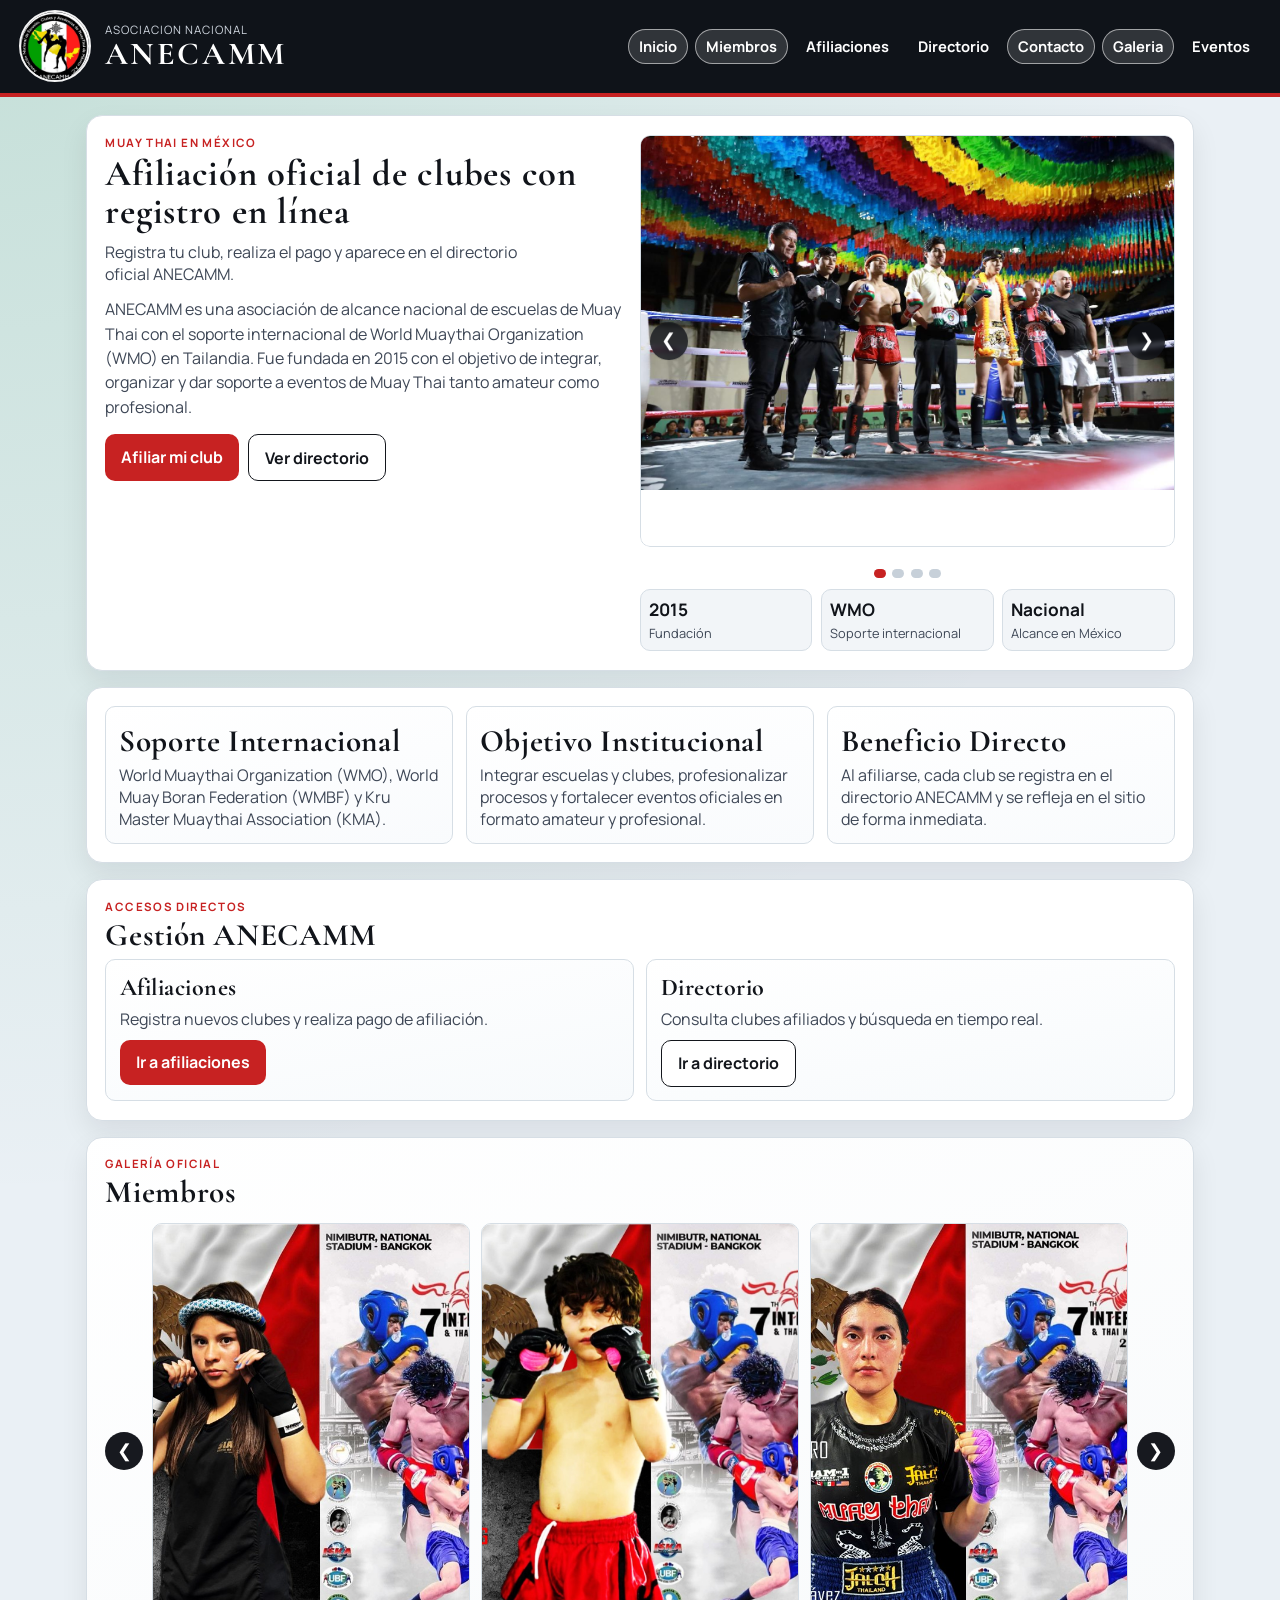
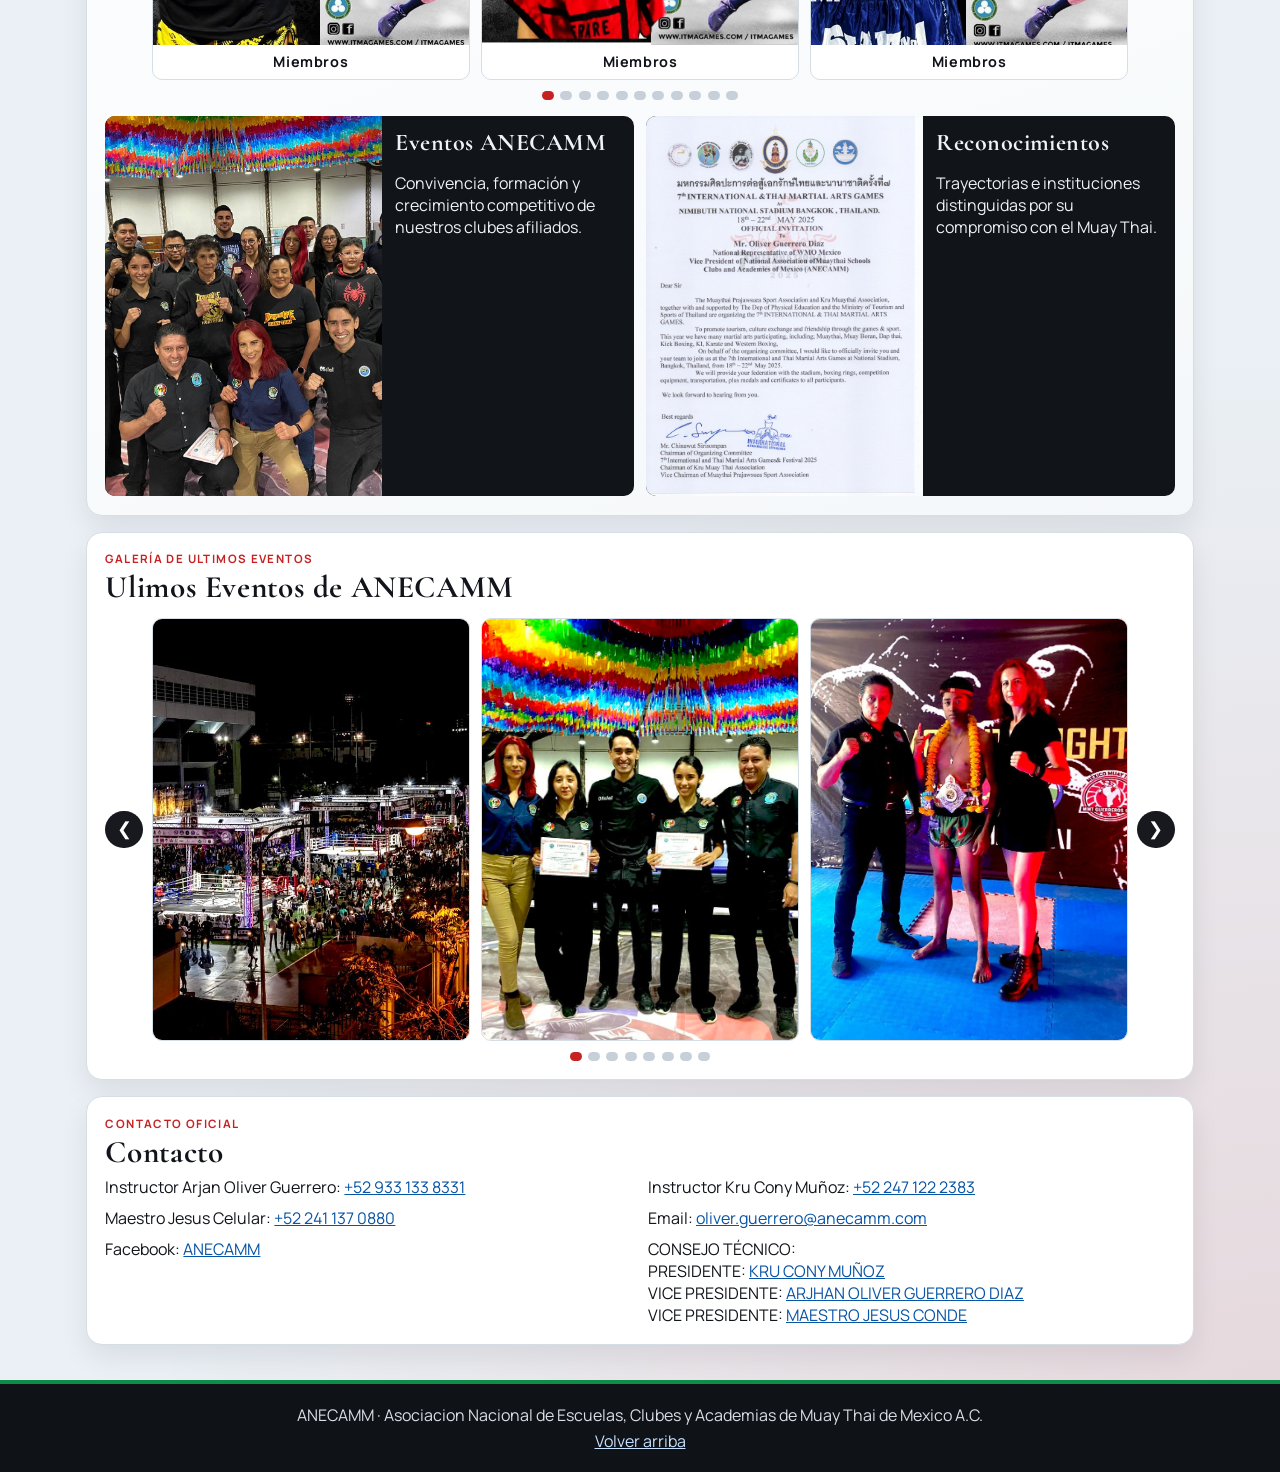
==== frontend/html/index.html @ ea4152cd "index t" ====
﻿<!doctype html>
<html lang="es">
<head>
  <meta charset="UTF-8" />
  <meta name="viewport" content="width=device-width, initial-scale=1.0" />
  <title>ANECAMM | Inicio</title>
  <link rel="preconnect" href="https://fonts.googleapis.com" />
  <link rel="preconnect" href="https://fonts.gstatic.com" crossorigin />
  <link href="https://fonts.googleapis.com/css2?family=Cormorant+Garamond:wght@500;600;700&family=Manrope:wght@400;500;600;700&display=swap" rel="stylesheet" />
  <link rel="icon" type="image/jpeg" href="../assets/images/Logo.jpg" />
  <link rel="shortcut icon" href="../assets/images/Logo.jpg" />
  <link rel="stylesheet" href="../css/styles.css" />
</head>
<body>
    <div id="siteHeader"></div>

  <main class="site-main">
    <section id="inicio" class="hero panel">
      <div class="hero-content">
        <p class="tag">Muay Thai en México</p>
        <h2>Afiliación oficial de clubes con registro en línea</h2>
        <p class="lead">Registra tu club, realiza el pago y aparece en el directorio oficial ANECAMM.</p>
        <p class="intro-copy"> ANECAMM es una asociación de alcance nacional de escuelas de Muay Thai con el soporte internacional de World Muaythai Organization (WMO) en Tailandia. Fue fundada en 2015 con el objetivo de integrar, organizar y dar soporte a eventos de Muay Thai tanto amateur como profesional.</p>
        <div class="hero-actions">
          <a class="btn" href="./afiliaciones.html">Afiliar mi club</a>
          <a class="btn ghost" href="./directorio.html">Ver directorio</a>
        </div>
      </div>

      <div class="hero-media">
        <div
          class="hero-cover-carousel js-carousel"
          id="heroCarousel"
          data-visible-mobile="1"
          data-visible-tablet="1"
          data-visible-desktop="1"
        >
          <button class="carousel-btn prev" type="button" aria-label="Ver portada anterior">&#10094;</button>
          <div class="carousel-viewport">
            <div class="carousel-track">
              <article class="carousel-slide"><img src="../assets/images/PORTADA 1.jpg" alt="Portada ANECAMM 1" /></article>
              <article class="carousel-slide"><img src="../assets/images/PORTADA 2.jpg" alt="Portada ANECAMM 2" /></article>
              <article class="carousel-slide"><img src="../assets/images/PORTADA 3.jpg" alt="Portada ANECAMM 3" /></article>
              <article class="carousel-slide"><img src="../assets/images/PORTADA 4.jpg" alt="Portada ANECAMM 4" /></article>
            </div>
          </div>
          <button class="carousel-btn next" type="button" aria-label="Ver siguiente portada">&#10095;</button>
        </div>
        <div id="heroCarouselDots" class="carousel-dots" aria-label="Paginación del carrusel de portada"></div>
        <div class="hero-badges">
          <article>
            <strong>2015</strong>
            <span>Fundación</span>
          </article>
          <article>
            <strong>WMO</strong>
            <span>Soporte internacional</span>
          </article>
          <article>
            <strong>Nacional</strong>
            <span>Alcance en México</span>
          </article>
        </div>
      </div>
    </section>

    <section class="panel credentials">
      <article>
        <h3>Soporte Internacional</h3>
        <p>World Muaythai Organization (WMO), World Muay Boran Federation (WMBF) y Kru Master Muaythai Association (KMA).</p>
      </article>
      <article>
        <h3>Objetivo Institucional</h3>
        <p>Integrar escuelas y clubes, profesionalizar procesos y fortalecer eventos oficiales en formato amateur y profesional.</p>
      </article>
      <article>
        <h3>Beneficio Directo</h3>
        <p>Al afiliarse, cada club se registra en el directorio ANECAMM y se refleja en el sitio de forma inmediata.</p>
      </article>
    </section>

    <section class="panel quick-links">
      <div class="section-head compact">
        <p class="tag">Accesos directos</p>
        <h3>Gestión ANECAMM</h3>
      </div>
      <div class="quick-grid">
        <article>
          <h4>Afiliaciones</h4>
          <p>Registra nuevos clubes y realiza pago de afiliación.</p>
          <a class="btn" href="./afiliaciones.html">Ir a afiliaciones</a>
        </article>
        <article>
          <h4>Directorio</h4>
          <p>Consulta clubes afiliados y búsqueda en tiempo real.</p>
          <a class="btn ghost" href="./directorio.html">Ir a directorio</a>
        </article>

      </div>
    </section>

    <section id="galeria" class="panel gallery-panel">
      <div class="section-head">
        <p class="tag">Galería oficial</p>
        <h3>Miembros</h3>
      </div>

      <div class="member-carousel js-carousel" id="memberCarousel">
        <button class="carousel-btn prev" type="button" aria-label="Ver miembro anterior">&#10094;</button>
        <div class="carousel-viewport">
          <div class="carousel-track">
            <article class="carousel-slide"><img src="../assets/images/1.jpg" alt="Miembro ANECAMM 1" /><span>Miembros</span></article>
            <article class="carousel-slide"><img src="../assets/images/2.jpg" alt="Miembro ANECAMM 2" /><span>Miembros</span></article>
            <article class="carousel-slide"><img src="../assets/images/3.jpg" alt="Miembro ANECAMM 3" /><span>Miembros</span></article>
            <article class="carousel-slide"><img src="../assets/images/4.jpg" alt="Miembro ANECAMM 4" /><span>Miembros</span></article>
            <article class="carousel-slide"><img src="../assets/images/5.jpg" alt="Miembro ANECAMM 5" /><span>Miembros</span></article>
            <article class="carousel-slide"><img src="../assets/images/6.jpg" alt="Miembro ANECAMM 6" /><span>Miembros</span></article>
            <article class="carousel-slide"><img src="../assets/images/7.jpg" alt="Miembro ANECAMM 7" /><span>Miembros</span></article>
            <article class="carousel-slide"><img src="../assets/images/8.jpg" alt="Miembro ANECAMM 8" /><span>Miembros</span></article>
            <article class="carousel-slide"><img src="../assets/images/9.jpg" alt="Miembro ANECAMM 9" /><span>Miembros</span></article>
            <article class="carousel-slide"><img src="../assets/images/10.jpg" alt="Miembro ANECAMM 10" /><span>Miembros</span></article>
            <article class="carousel-slide"><img src="../assets/images/11.jpg" alt="Miembro ANECAMM 11" /><span>Miembros</span></article>
            <article class="carousel-slide"><img src="../assets/images/12.jpg" alt="Miembro ANECAMM 12" /><span>Miembros</span></article>
            <article class="carousel-slide"><img src="../assets/images/13.jpg" alt="Miembro ANECAMM 13" /><span>Miembros</span></article>
          </div>
        </div>
        <button class="carousel-btn next" type="button" aria-label="Ver siguiente miembro">&#10095;</button>
      </div>
      <div id="memberCarouselDots" class="carousel-dots" aria-label="Paginación del carrusel de miembros"></div>

      <div class="special-grid">
        <article class="special-card">
          <img src="../assets/images/Evento.jpg" alt="Foto grupal en evento oficial ANECAMM" />
          <div>
            <h4>Eventos ANECAMM</h4>
            <p>Convivencia, formación y crecimiento competitivo de nuestros clubes afiliados.</p>
          </div>
        </article>
        <article class="special-card">
          <img src="../assets/images/Recono.jpg" alt="Reconocimiento otorgado por ANECAMM" />
          <div>
            <h4>Reconocimientos</h4>
            <p>Trayectorias e instituciones distinguidas por su compromiso con el Muay Thai.</p>
          </div>
        </article>
      </div>
    </section>

    <section id="noticias" class="panel news">
      <div class="section-head">
        <p class="tag">Galería de ultimos eventos</p>
        <h3>Ulimos Eventos de ANECAMM</h3>
      </div>
    <div class="gallery-carousel js-carousel" id="galleryCarousel">

        <button class="carousel-btn prev" type="button" aria-label="Ver miembro anterior">&#10094;</button>
        <div class="carousel-viewport">
          <div class="carousel-track">
            <article class="carousel-slide"><img src="../assets/images/GALERIA 1.jpg" alt="Galeria de evento 1" /></article>
            <article class="carousel-slide"><img src="../assets/images/GALERIA 2.jpg" alt="Galeria de evento 2" /></article>
            <article class="carousel-slide"><img src="../assets/images/GALERIA 3.jpg" alt="Galeria de evento 3" /></article>
            <article class="carousel-slide"><img src="../assets/images/GALERIA 4.jpg" alt="Galeria de evento 4" /></article>
            <article class="carousel-slide"><img src="../assets/images/GALERIA 5.jpg" alt="Galeria de evento 5" /></article>
            <article class="carousel-slide"><img src="../assets/images/GALERIA 7.jpg" alt="Galeria de evento 7" /></article>
            <article class="carousel-slide"><img src="../assets/images/GALERIA 8.jpg" alt="Galeria de evento 8" /></article>
            <article class="carousel-slide"><img src="../assets/images/GALERIA 9.jpg" alt="Galeria de evento 9" /></article>
            <article class="carousel-slide"><img src="../assets/images/galeria 10.jpg" alt="Galeria de evento 10" /></article>
            <article class="carousel-slide"><img src="../assets/images/galeria 11.jpg" alt="Galeria de evento 11" /></article>
          </div>
        </div>
        <button class="carousel-btn next" type="button" aria-label="Ver siguiente miembro">&#10095;</button>
      </div>
      <div id="galleryCarouselDots" class="carousel-dots" aria-label="Paginación del carrusel"></div>
    </section>

      <section id="contacto" class="panel mini">
      <div class="section-head compact">
        <p class="tag">Contacto oficial</p>
        <h3>Contacto</h3>
      </div>
      <div class="contact-inline">
        <p>Instructor Arjan Oliver Guerrero: <a href="https://wa.me/9331338331" target="_blank" rel="noreferrer">+52 933 133 8331</a></p>
        <p>Instructor Kru Cony Muñoz: <a href="https://wa.me/2471222383" target="_blank" rel="noreferrer">+52 247 122 2383</a></p>
        <p>Maestro Jesus Celular: <a href="https://wa.me/2411370880" target="_blank" rel="noreferrer">+52 241 137 0880</a></p>
        <p>Email: <a href="mailto:oliver.guerrero@anecamm.com">oliver.guerrero@anecamm.com</a></p>
        <p>Facebook: <a href="https://www.facebook.com/anecamm" target="_blank" rel="noreferrer">ANECAMM</a></p>
        <p>CONSEJO TÉCNICO: 
                            <br><span>PRESIDENTE: </span><a href="https://www.facebook.com/cony.munoz.7" target="_blank" rel="noreferrer"> KRU CONY MUÑOZ</a>
                            <br><span>VICE PRESIDENTE: </span><a href="https://www.facebook.com/anecamm" target="_blank" rel="noreferrer"> ARJHAN OLIVER GUERRERO DIAZ</a>
                            <br><span>VICE PRESIDENTE:  </span><a href="https://www.facebook.com/renferx.kondes" target="_blank" rel="noreferrer"> MAESTRO JESUS CONDE</a>

      </div>
    </section>

  </main>

    <div id="siteFooter"></div>

    <script src="../js/layout.js"></script>
  <script src="../js/app.js"></script>
</body>
</html>
---- frontend/css/styles.css ----
﻿:root {
  --mx-green: #0d8d49;
  --mx-red: #c72222;
  --ink-900: #11141a;
  --ink-700: #3e4756;
  --surface: #ffffff;
  --surface-soft: #f2f5f8;
  --line: #d6dee5;
  --radius-sm: 10px;
  --radius-md: 16px;
  --radius-lg: 24px;
  --shadow-soft: 0 12px 28px rgba(10, 16, 26, 0.08);
}

* {
  box-sizing: border-box;
}

html {
  scroll-behavior: smooth;
}

body {
  margin: 0;
  font-family: "Manrope", sans-serif;
  color: var(--ink-900);
  background:
    radial-gradient(circle at 0 0, rgba(13, 141, 73, 0.17), transparent 36%),
    radial-gradient(circle at 100% 100%, rgba(199, 34, 34, 0.12), transparent 34%),
    #eaf0f5;
}

.topbar {
  position: sticky;
  top: 0;
  z-index: 20;
  display: flex;
  align-items: center;
  justify-content: space-between;
  gap: 1rem;
  padding: 0.65rem 1.2rem;
  background: #0f1319;
  border-bottom: 4px solid var(--mx-red);
}

.brand-wrap {
  display: flex;
  align-items: center;
  gap: 0.85rem;
}

.logo {
  width: 72px;
  height: 72px;
  border-radius: 999px;
  object-fit: cover;
  border: 2px solid rgba(255, 255, 255, 0.95);
}

.brand-kicker {
  margin: 0;
  color: #ced5de;
  font-size: 0.72rem;
  text-transform: uppercase;
  letter-spacing: 0.09em;
}

h1,
h2,
h3,
h4 {
  font-family: "Cormorant Garamond", serif;
  line-height: 1.04;
  letter-spacing: 0.02em;
}

h1 {
  margin: 0;
  color: #fff;
  font-size: 2rem;
  letter-spacing: 0.08em;
}

h2 {
  margin: 0.35rem 0 0.65rem;
  font-size: 2.28rem;
}

h3 {
  margin: 0.3rem 0 0.45rem;
  font-size: 1.95rem;
}

h4 {
  margin: 0.15rem 0 0.45rem;
  font-size: 1.5rem;
}

.menu-toggle {
  display: none;
  border: 1px solid rgba(255, 255, 255, 0.35);
  background: transparent;
  color: #fff;
  padding: 0.45rem 0.7rem;
  border-radius: var(--radius-sm);
  font-weight: 700;
  cursor: pointer;
}

.main-nav {
  display: flex;
  flex-wrap: wrap;
  gap: 0.45rem;
}

.main-nav a {
  color: #fff;
  text-decoration: none;
  font-weight: 700;
  font-size: 0.92rem;
  padding: 0.4rem 0.62rem;
  border: 1px solid transparent;
  border-radius: 999px;
}

.main-nav a:hover,
.main-nav a.active {
  border-color: rgba(255, 255, 255, 0.55);
  background: rgba(255, 255, 255, 0.14);
}

.site-main {
  max-width: 1140px;
  margin: 1.15rem auto 2.2rem;
  padding: 0 1rem;
}

.panel,
.social {
  background: var(--surface);
  border: 1px solid var(--line);
  border-radius: var(--radius-md);
  box-shadow: var(--shadow-soft);
  padding: 1.15rem;
  margin-top: 1rem;
}

.section-head.compact {
  margin-bottom: 0.5rem;
}

.tag {
  margin: 0;
  color: var(--mx-red);
  font-size: 0.72rem;
  font-weight: 700;
  text-transform: uppercase;
  letter-spacing: 0.12em;
}

.hero {
  margin-top: 0;
  display: grid;
  grid-template-columns: 1fr 1.03fr;
  gap: 1rem;
}

.lead {
  margin: 0;
  color: var(--ink-700);
  max-width: 42ch;
}

.intro-copy {
  margin: 0.75rem 0 0;
  color: var(--ink-700);
  max-width: 64ch;
  line-height: 1.52;
}

.hero-actions {
  margin-top: 0.95rem;
  display: flex;
  flex-wrap: wrap;
  gap: 0.55rem;
}

.hero-media {
  display: grid;
  gap: 0.7rem;
}

.hero-cover-carousel {
  margin-top: 0;
  position: relative;
}

.hero-cover-carousel .carousel-slide {
  flex: 0 0 100%;
}

.hero-cover-carousel .carousel-viewport {
  border-radius: var(--radius-sm);
}

.hero-cover-carousel .carousel-slide img {
  min-height: 280px;
  max-height: 410px;
  aspect-ratio: auto;
}

.hero-cover-carousel .carousel-btn {
  position: absolute;
  top: 50%;
  transform: translateY(-50%);
  z-index: 3;
  background: rgba(17, 20, 26, 0.78);
  backdrop-filter: blur(2px);
}

.hero-cover-carousel .carousel-btn.prev {
  left: 0.6rem;
}

.hero-cover-carousel .carousel-btn.next {
  right: 0.6rem;
}

.hero-media > img {
  width: 100%;
  height: 100%;
  min-height: 280px;
  max-height: 410px;
  object-fit: cover;
  border-radius: var(--radius-sm);
}

.hero-badges {
  display: grid;
  grid-template-columns: repeat(3, minmax(0, 1fr));
  gap: 0.55rem;
}

.hero-badges article {
  background: var(--surface-soft);
  border: 1px solid var(--line);
  border-radius: var(--radius-sm);
  padding: 0.48rem;
}

.hero-badges strong {
  display: block;
  font-size: 1.08rem;
}

.hero-badges span {
  color: var(--ink-700);
  font-size: 0.8rem;
}

.credentials {
  display: grid;
  grid-template-columns: repeat(3, minmax(0, 1fr));
  gap: 0.8rem;
}

.credentials article {
  border: 1px solid var(--line);
  border-radius: var(--radius-sm);
  padding: 0.8rem;
  background: linear-gradient(170deg, #fff, #f9fbfd);
}

.credentials p {
  margin: 0;
  color: var(--ink-700);
}

.quick-grid {
  display: grid;
  grid-template-columns: repeat(2, minmax(0, 1fr));
  gap: 0.8rem;
}

.quick-grid article {
  border: 1px solid var(--line);
  border-radius: var(--radius-sm);
  background: linear-gradient(170deg, #fff, #f7fafc);
  padding: 0.85rem;
}

.quick-grid p {
  margin: 0 0 0.6rem;
  color: var(--ink-700);
}

.gallery-panel {
  background: linear-gradient(160deg, rgba(255, 255, 255, 0.99), rgba(245, 248, 250, 0.97));
}

.member-carousel,
.gallery-carousel {
  margin-top: 0.9rem;
  display: flex;
  align-items: center;
  gap: 0.55rem;
}

.carousel-btn {
  border: none;
  width: 2.35rem;
  height: 2.35rem;
  border-radius: 999px;
  background: #17191f;
  color: #fff;
  font-size: 1.1rem;
  cursor: pointer;
}

.carousel-btn:hover {
  background: var(--mx-red);
}

.carousel-viewport {
  overflow: hidden;
  flex: 1;
}

.carousel-track {
  display: flex;
  gap: 0.7rem;
  transition: transform 300ms ease;
}

.carousel-slide {
  flex: 0 0 calc((100% - 1.4rem) / 3);
  border: 1px solid var(--line);
  border-radius: var(--radius-sm);
  overflow: hidden;
  background: #fff;
}

.carousel-slide img {
  width: 100%;
  aspect-ratio: 3 / 4;
  object-fit: cover;
  display: block;
}

.carousel-slide span {
  display: block;
  text-align: center;
  padding: 0.45rem;
  font-size: 0.9rem;
  font-weight: 700;
  letter-spacing: 0.04em;
}

.carousel-dots {
  margin-top: 0.7rem;
  display: flex;
  gap: 0.4rem;
  justify-content: center;
}

.carousel-dots button {
  width: 0.55rem;
  height: 0.55rem;
  border-radius: 999px;
  border: 0;
  background: #c7d0d9;
  cursor: pointer;
}

.carousel-dots button.active {
  background: var(--mx-red);
}

.special-grid {
  margin-top: 1rem;
  display: grid;
  grid-template-columns: repeat(2, minmax(0, 1fr));
  gap: 0.8rem;
}

.special-card {
  display: grid;
  grid-template-columns: 1.1fr 1fr;
  background: #111419;
  color: #eef3f7;
  border-radius: var(--radius-sm);
  overflow: hidden;
}

.special-card img {
  width: 100%;
  height: 100%;
  min-height: 200px;
  object-fit: cover;
}

.special-card div {
  padding: 0.82rem;
}

.event-highlight {
  display: grid;
  grid-template-columns: 1.15fr 1fr;
  gap: 0.9rem;
  margin-top: 0.65rem;
  align-items: stretch;
}

.event-highlight img {
  width: 100%;
  height: 100%;
  min-height: 260px;
  max-height: 440px;
  object-fit: cover;
  border-radius: var(--radius-sm);
  border: 1px solid var(--line);
}

.event-copy {
  background: var(--surface-soft);
  border: 1px solid var(--line);
  border-radius: var(--radius-sm);
  padding: 0.95rem;
}

.event-copy p {
  margin: 0.45rem 0 0;
  color: var(--ink-700);
}

.social-layout {
  display: grid;
  grid-template-columns: 1.1fr 1fr;
  gap: 0.8rem;
}

.social-card {
  border-left: 4px solid var(--mx-green);
  background: var(--surface-soft);
  border-radius: var(--radius-sm);
  padding: 0.8rem;
}

.contact-grid {
  display: grid;
  grid-template-columns: 1fr;
  gap: 0.75rem;
}

.contact-card {
  background: #141820;
  color: #edf2f6;
  border: 1px solid #2b3541;
  border-radius: var(--radius-sm);
  padding: 0.8rem;
}

.contact-card p {
  margin: 0.2rem 0;
}

.contact-card a {
  color: #9ecfff;
}

.afiliacion-layout {
  display: grid;
  grid-template-columns: 290px 1fr;
  gap: 0.95rem;
  align-items: start;
}

.benefits-card {
  background: var(--surface-soft);
  border: 1px solid var(--line);
  border-radius: var(--radius-sm);
  padding: 0.85rem;
}

.fee {
  margin: 0;
  display: inline-block;
  padding: 0.38rem 0.6rem;
  color: #fff;
  background: #15181d;
  border-radius: var(--radius-sm);
}

.demo-note {
  margin: 0.6rem 0;
  color: var(--ink-700);
  font-size: 0.92rem;
}

.benefits-card ul {
  margin: 0.6rem 0 0;
  padding-left: 1rem;
}

.form-grid {
  display: grid;
  grid-template-columns: repeat(2, minmax(220px, 1fr));
  gap: 0.8rem;
}

.step-title {
  grid-column: 1 / -1;
  font-weight: 700;
  color: var(--ink-700);
  border-bottom: 1px solid var(--line);
  padding-bottom: 0.35rem;
}

label {
  display: grid;
  gap: 0.28rem;
  font-weight: 600;
}

input {
  border: 1px solid #b9c6d1;
  border-radius: var(--radius-sm);
  padding: 0.52rem;
  font-size: 1rem;
}

input:focus {
  outline: 2px solid rgba(199, 34, 34, 0.22);
  border-color: var(--mx-red);
}

.pay-box {
  grid-column: 1 / -1;
  border: 1px solid #c9d4dd;
  border-radius: var(--radius-sm);
  background: var(--surface-soft);
  padding: 0.9rem;
  display: grid;
  grid-template-columns: repeat(2, minmax(200px, 1fr));
  gap: 0.8rem;
}

.pay-box legend {
  font-family: "Cormorant Garamond", serif;
  font-size: 1.35rem;
  padding: 0 0.4rem;
}

.btn {
  border: none;
  border-radius: var(--radius-sm);
  padding: 0.72rem 1rem;
  font-weight: 700;
  cursor: pointer;
  text-decoration: none;
  display: inline-block;
  background: var(--mx-red);
  color: #fff;
}

.btn:hover {
  filter: brightness(0.95);
}

.btn.ghost {
  background: #fff;
  color: #13161c;
  border: 1px solid #13161c;
}

.btn-full {
  grid-column: 1 / -1;
}

.status {
  min-height: 1.4rem;
  margin: 0.7rem 0 0;
  font-weight: 700;
  color: var(--mx-green);
}

.status.error {
  color: #af1717;
}

.directory-head {
  display: flex;
  justify-content: space-between;
  align-items: end;
  gap: 1rem;
}

.directory-tools {
  margin-top: 0.7rem;
}

.directory-tools input {
  width: 100%;
  max-width: 420px;
}

.table-wrap {
  overflow-x: auto;
}

table {
  width: 100%;
  border-collapse: collapse;
  margin-top: 0.7rem;
  font-size: 0.95rem;
}

th,
td {
  border: 1px solid var(--line);
  padding: 0.6rem;
  text-align: left;
  vertical-align: top;
}

thead {
  background: #14171d;
  color: #fff;
}

tbody tr:nth-child(even) {
  background: #f9fbfc;
}

.contact-inline {
  display: grid;
  grid-template-columns: repeat(2, minmax(220px, 1fr));
  gap: 0.55rem 1rem;
}

.contact-inline p {
  margin: 0;
}

a {
  color: #0854a5;
}

.panel.mini {
  margin-bottom: 0.8rem;
}

.site-footer {
  background: #0f1217;
  color: #d8dfe7;
  border-top: 4px solid var(--mx-green);
  padding: 1rem;
  text-align: center;
}

.site-footer p {
  margin: 0.25rem 0;
}

.site-footer a {
  color: #c6e2ff;
}

@media (max-width: 980px) {
  .hero,
  .credentials,
  .quick-grid,
  .social-layout,
  .special-grid,
  .special-card,
  .afiliacion-layout,
  .event-highlight,
  .form-grid,
  .pay-box,
  .contact-inline {
    grid-template-columns: 1fr;
  }

  .carousel-slide {
    flex: 0 0 calc((100% - 0.7rem) / 2);
  }

  .directory-head {
    flex-direction: column;
    align-items: flex-start;
  }
}

@media (max-width: 760px) {
  .menu-toggle {
    display: inline-block;
  }

  .main-nav {
    display: none;
    width: 100%;
    padding-top: 0.2rem;
  }

  .main-nav.open {
    display: flex;
    flex-direction: column;
  }

  .topbar {
    flex-wrap: wrap;
  }

  h2 {
    font-size: 1.95rem;
  }
}

@media (max-width: 560px) {
  .carousel-slide {
    flex: 0 0 100%;
  }

  .logo {
    width: 58px;
    height: 58px;
  }

  h1 {
    font-size: 1.6rem;
  }
}
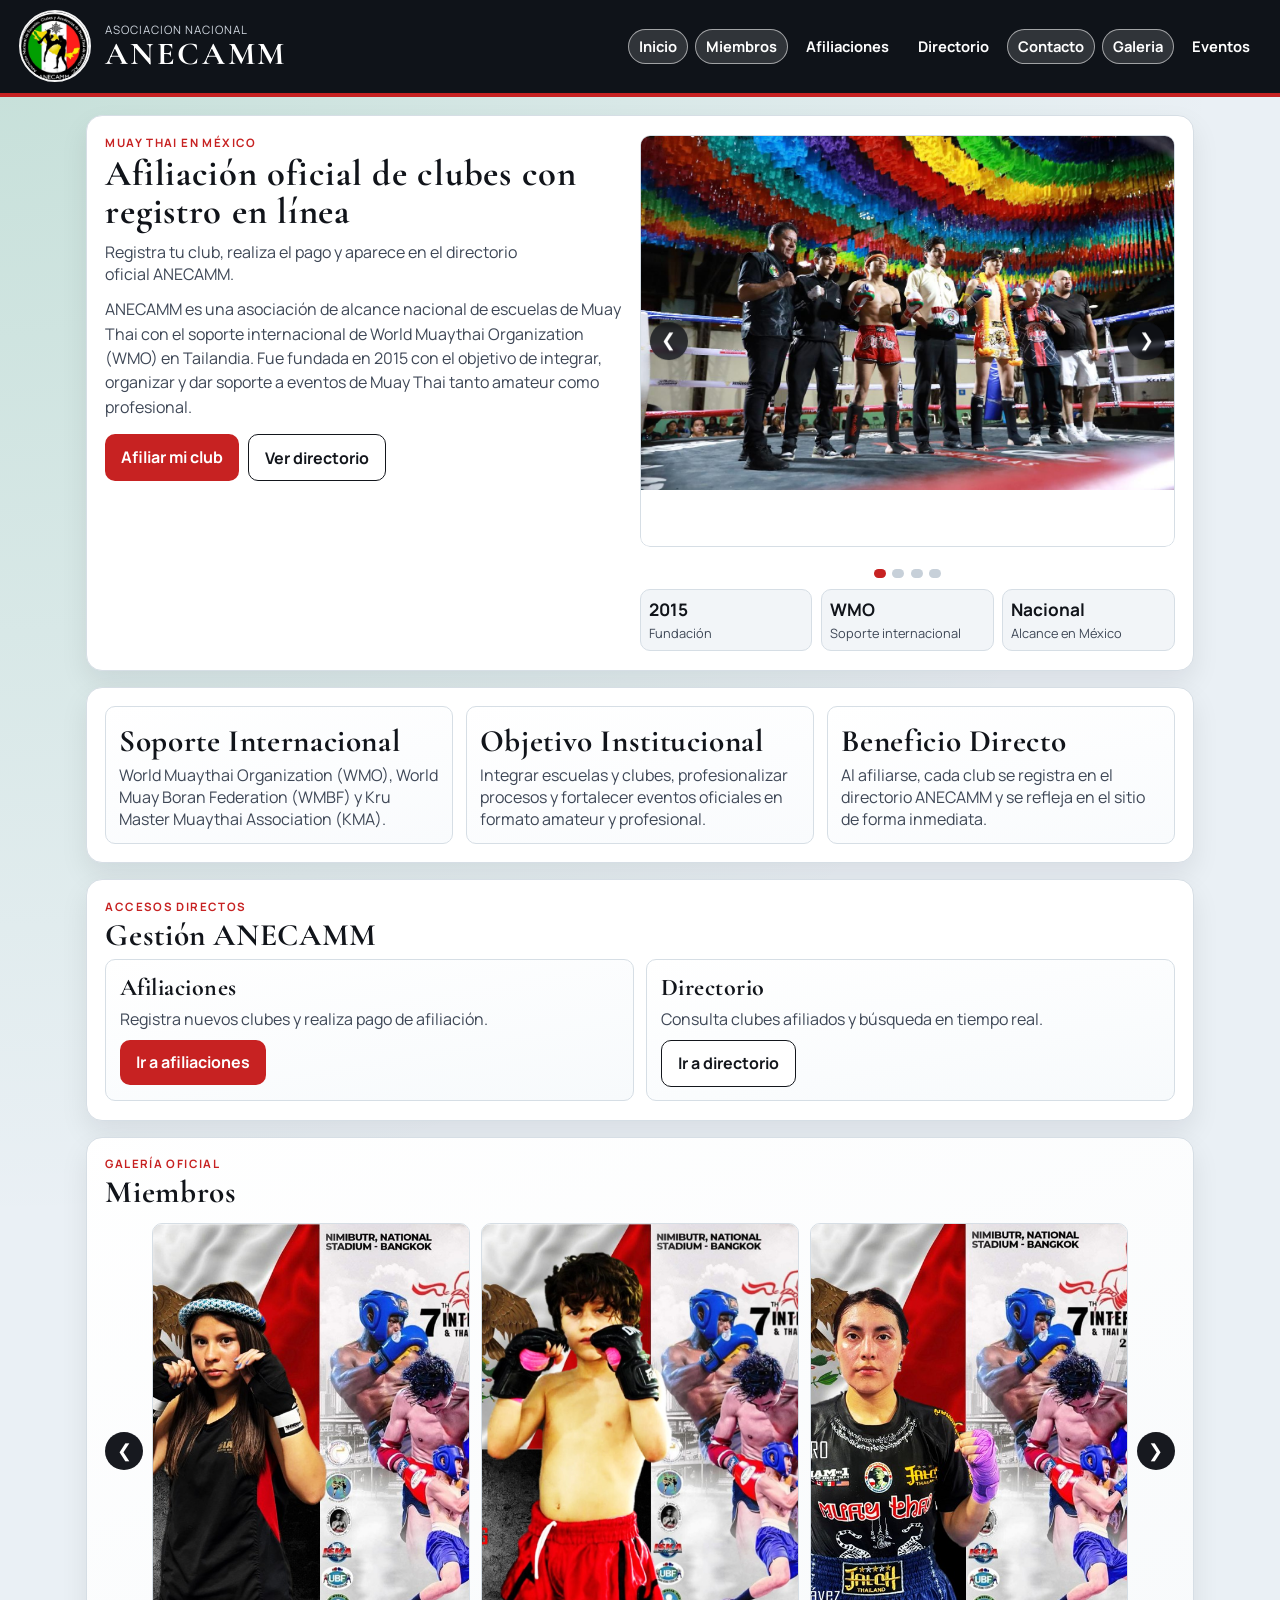
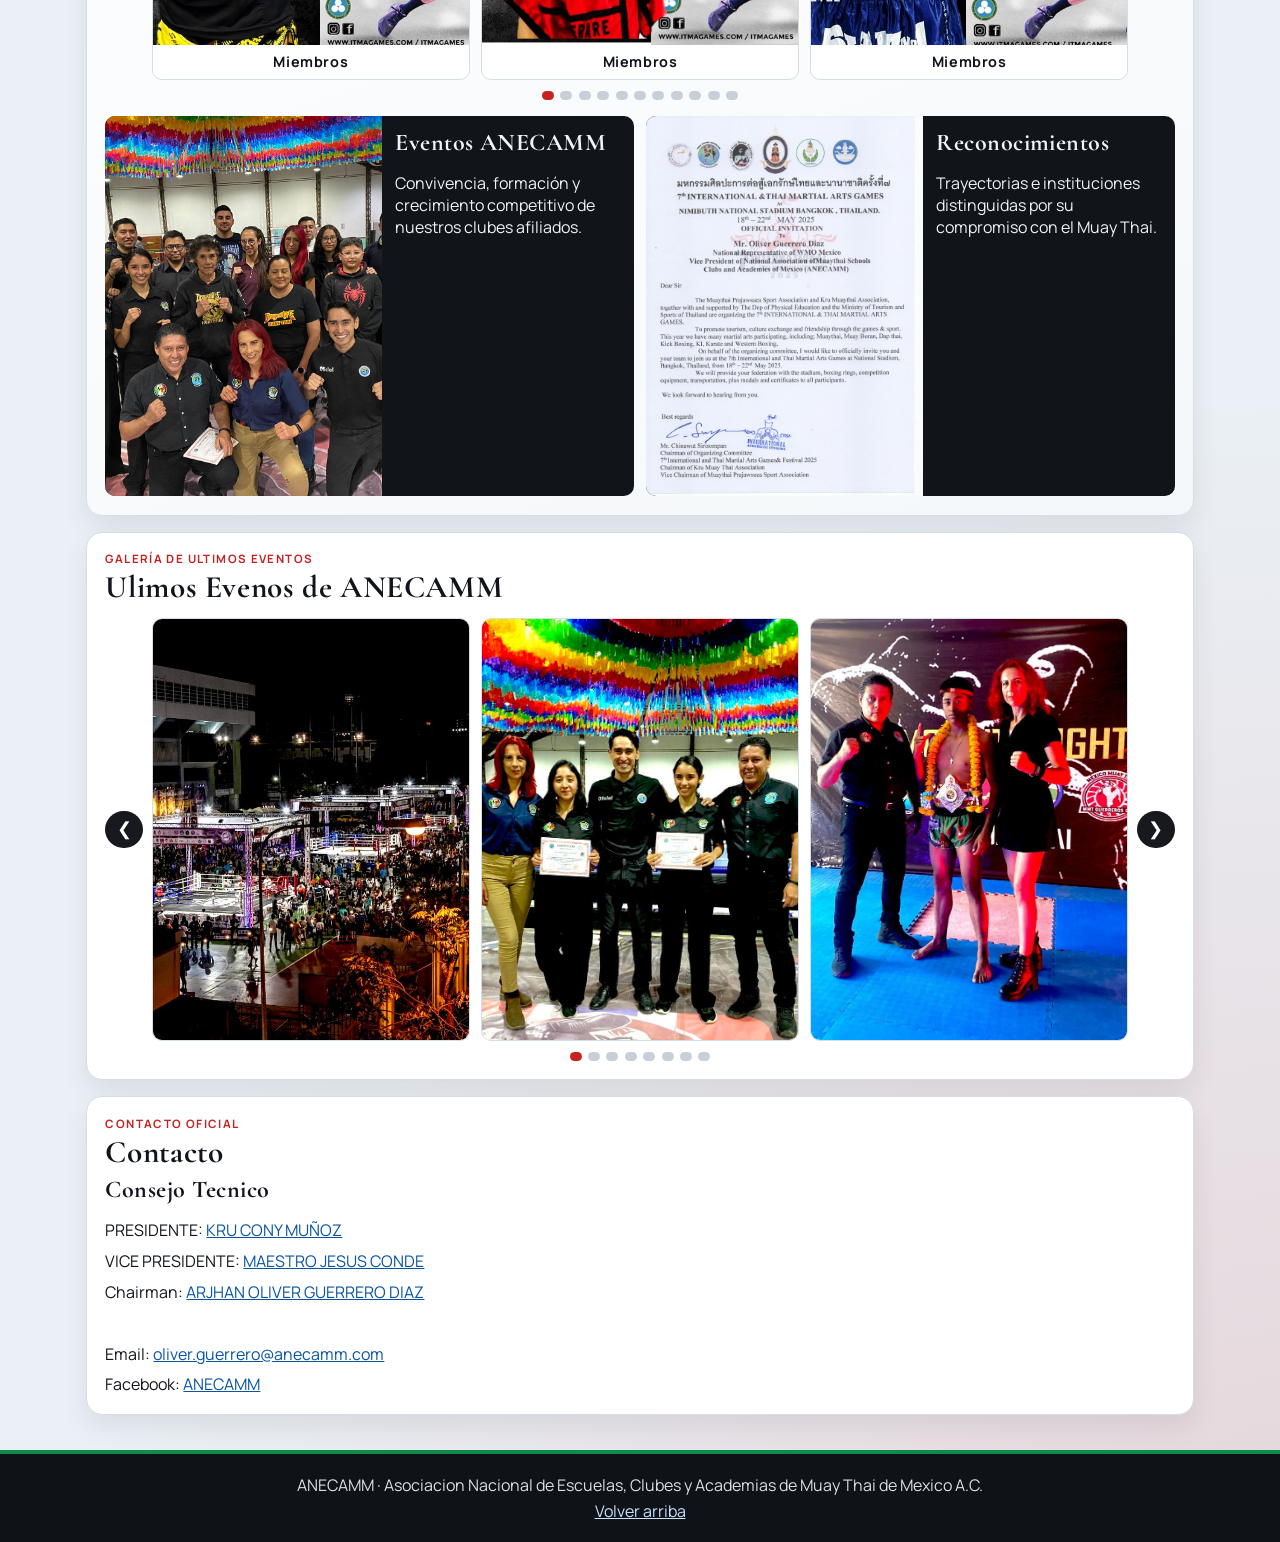
==== commit 275135af: "Contacto" ====
--- a/frontend/html/index.html
+++ b/frontend/html/index.html
@@ -149,7 +149,7 @@
     <section id="noticias" class="panel news">
       <div class="section-head">
         <p class="tag">Galería de ultimos eventos</p>
-        <h3>Ulimos Eventos de ANECAMM</h3>
+        <h3>Ulimos Evenos de ANECAMM</h3>
       </div>
     <div class="gallery-carousel js-carousel" id="galleryCarousel">
 
@@ -173,22 +173,21 @@
       <div id="galleryCarouselDots" class="carousel-dots" aria-label="Paginación del carrusel"></div>
     </section>
 
+<!-- Seccion de contacto Se corrigio la distribucion de los contribuyente cambio por lucio owo -->
       <section id="contacto" class="panel mini">
       <div class="section-head compact">
         <p class="tag">Contacto oficial</p>
         <h3>Contacto</h3>
       </div>
       <div class="contact-inline">
-        <p>Instructor Arjan Oliver Guerrero: <a href="https://wa.me/9331338331" target="_blank" rel="noreferrer">+52 933 133 8331</a></p>
-        <p>Instructor Kru Cony Muñoz: <a href="https://wa.me/2471222383" target="_blank" rel="noreferrer">+52 247 122 2383</a></p>
-        <p>Maestro Jesus Celular: <a href="https://wa.me/2411370880" target="_blank" rel="noreferrer">+52 241 137 0880</a></p>
+        <h4>Consejo Tecnico</h4>
+        <p>PRESIDENTE: <a href="https://www.facebook.com/cony.munoz.7" target="_blank" rel="noreferrer">KRU CONY MUÑOZ</a></p>
+        <p>VICE PRESIDENTE: <a href="https://www.facebook.com/renferx.kondes" target="_blank" rel="noreferrer">MAESTRO JESUS CONDE</a></p>
+        <p>Chairman: <a href="https://www.facebook.com/anecamm" target="_blank" rel="noreferrer">ARJHAN OLIVER GUERRERO DIAZ</a></p>
+        <br />
         <p>Email: <a href="mailto:oliver.guerrero@anecamm.com">oliver.guerrero@anecamm.com</a></p>
         <p>Facebook: <a href="https://www.facebook.com/anecamm" target="_blank" rel="noreferrer">ANECAMM</a></p>
-        <p>CONSEJO TÉCNICO: 
-                            <br><span>PRESIDENTE: </span><a href="https://www.facebook.com/cony.munoz.7" target="_blank" rel="noreferrer"> KRU CONY MUÑOZ</a>
-                            <br><span>VICE PRESIDENTE: </span><a href="https://www.facebook.com/anecamm" target="_blank" rel="noreferrer"> ARJHAN OLIVER GUERRERO DIAZ</a>
-                            <br><span>VICE PRESIDENTE:  </span><a href="https://www.facebook.com/renferx.kondes" target="_blank" rel="noreferrer"> MAESTRO JESUS CONDE</a>
-
+                                    
       </div>
     </section>
 
--- a/frontend/css/styles.css
+++ b/frontend/css/styles.css
@@ -634,7 +634,7 @@
 
 .contact-inline {
   display: grid;
-  grid-template-columns: repeat(2, minmax(220px, 1fr));
+  grid-template-columns: 1fr;
   gap: 0.55rem 1rem;
 }
 
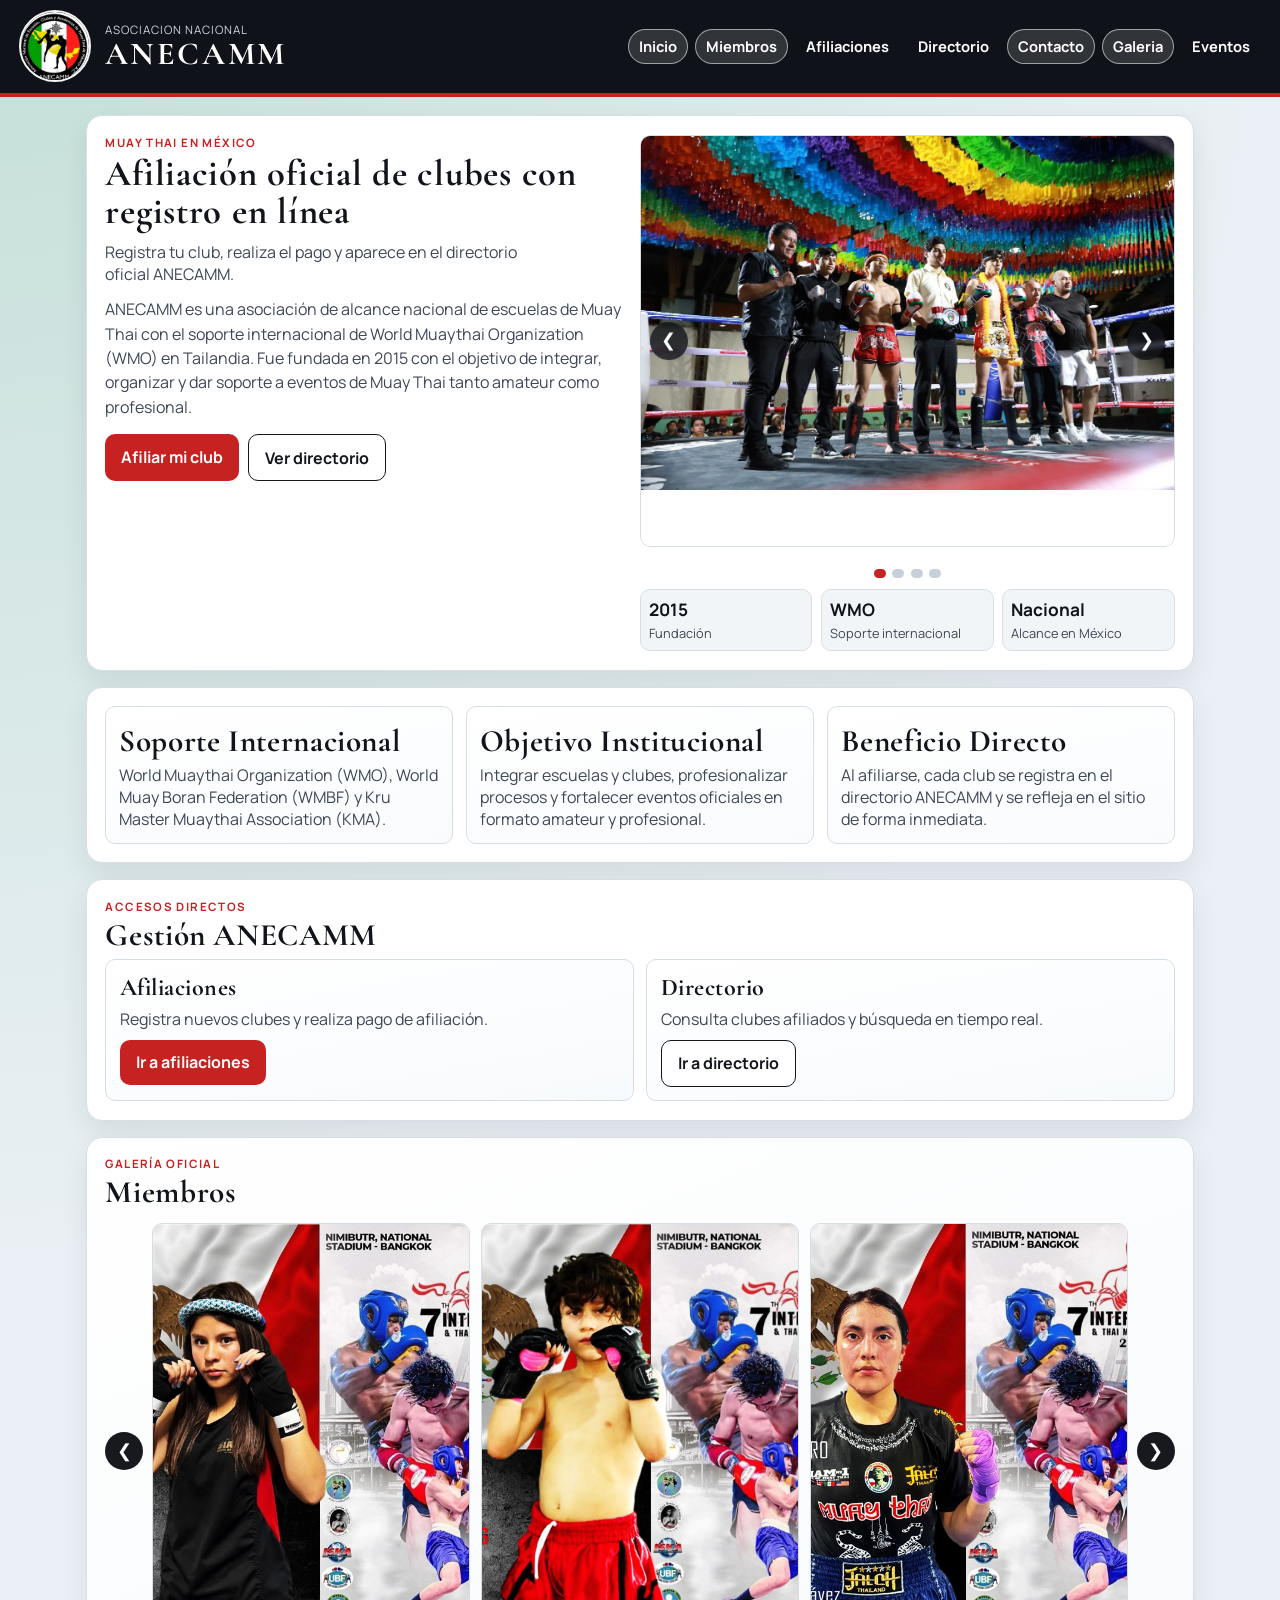
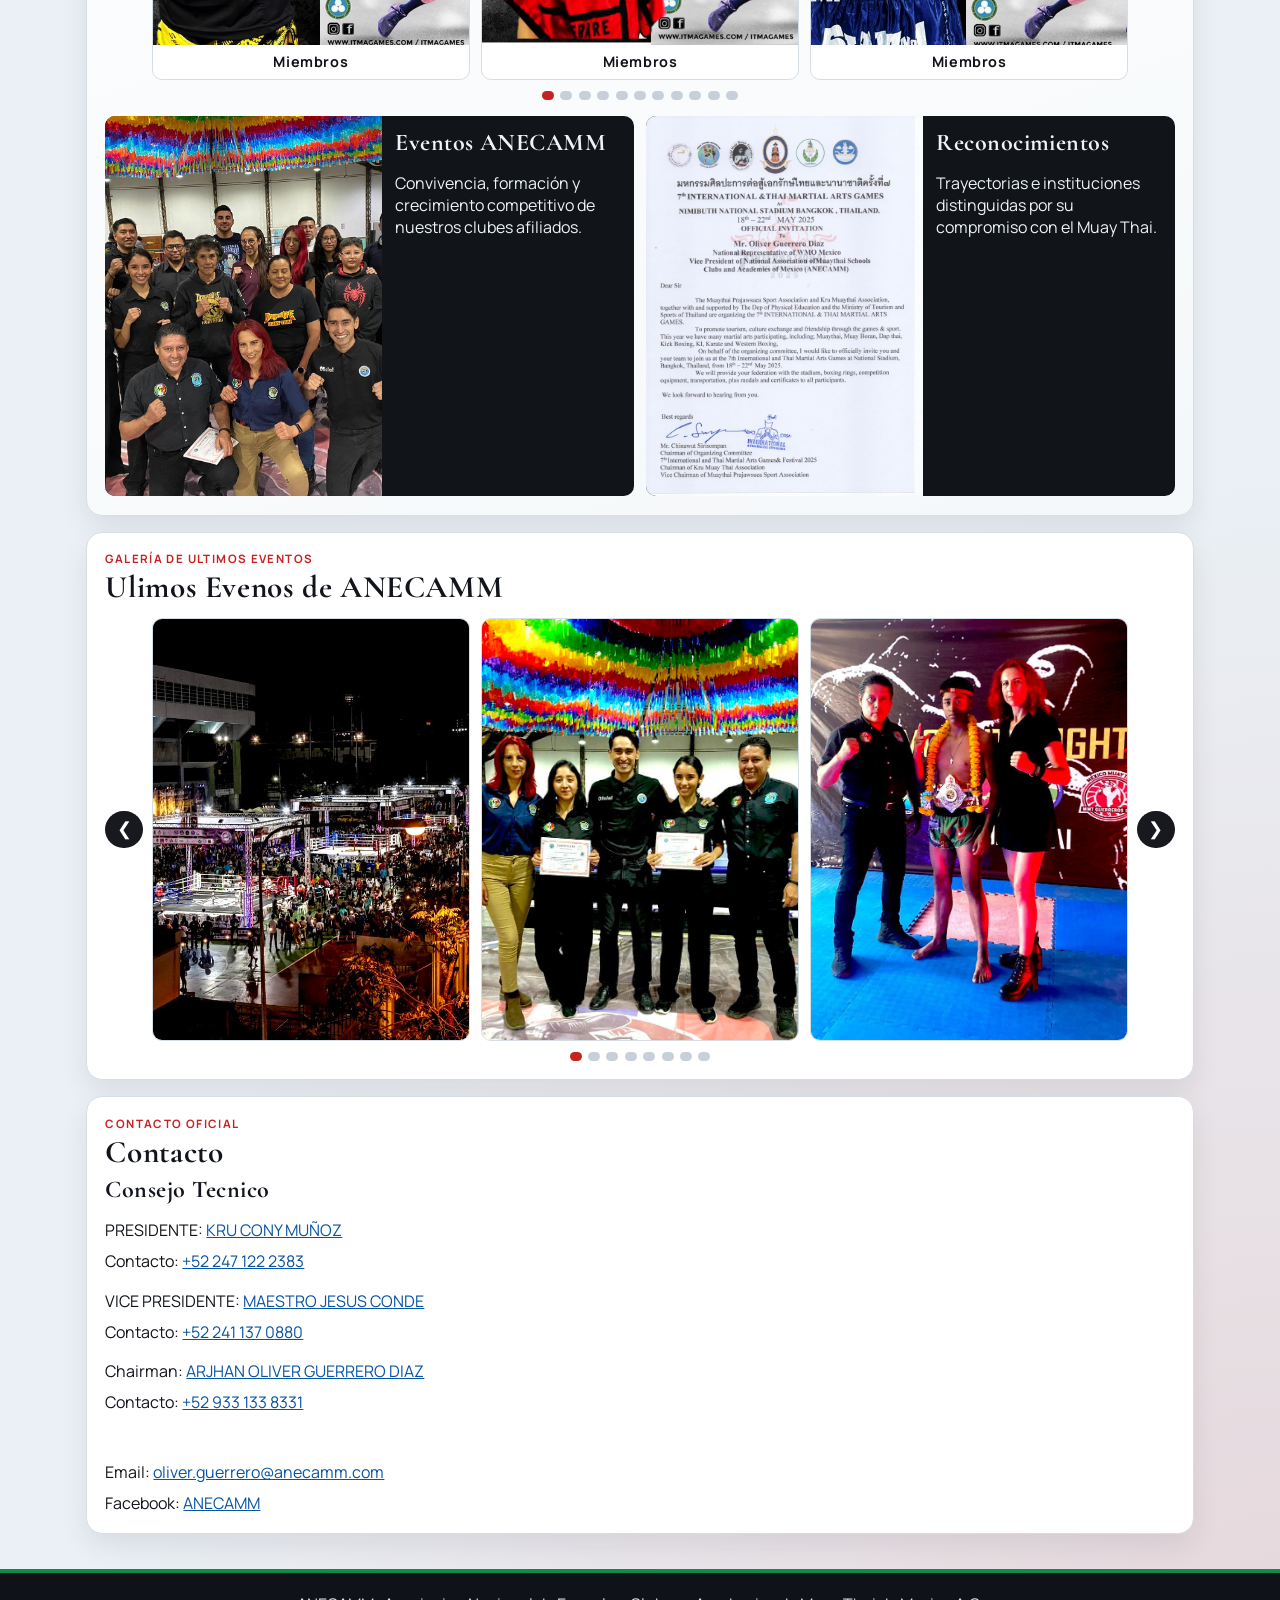
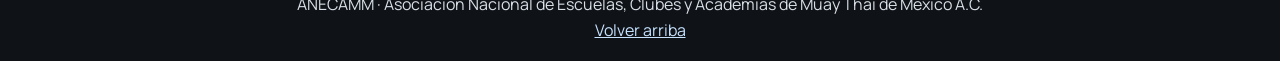
==== commit 7afc9988: "Pagos owo Pagos habilitados" ====
--- a/frontend/html/index.html
+++ b/frontend/html/index.html
@@ -174,6 +174,7 @@
     </section>
 
 <!-- Seccion de contacto Se corrigio la distribucion de los contribuyente cambio por lucio owo -->
+
       <section id="contacto" class="panel mini">
       <div class="section-head compact">
         <p class="tag">Contacto oficial</p>
@@ -181,9 +182,12 @@
       </div>
       <div class="contact-inline">
         <h4>Consejo Tecnico</h4>
-        <p>PRESIDENTE: <a href="https://www.facebook.com/cony.munoz.7" target="_blank" rel="noreferrer">KRU CONY MUÑOZ</a></p>
-        <p>VICE PRESIDENTE: <a href="https://www.facebook.com/renferx.kondes" target="_blank" rel="noreferrer">MAESTRO JESUS CONDE</a></p>
-        <p>Chairman: <a href="https://www.facebook.com/anecamm" target="_blank" rel="noreferrer">ARJHAN OLIVER GUERRERO DIAZ</a></p>
+        <p>PRESIDENTE: <a href="https://www.facebook.com/cony.munoz.7" target="_blank" rel="noreferrer">KRU CONY MUÑOZ</a>
+          <p>Contacto: <a href="https://wa.me/522471222383" target="_blank" rel="noreferrer">+52 247 122 2383</a> </p> </p>
+        <p>VICE PRESIDENTE: <a href="https://www.facebook.com/renferx.kondes" target="_blank" rel="noreferrer">MAESTRO JESUS CONDE</a> 
+          <p>Contacto: <a href="https://wa.me/+522411370880" target="_blank" rel="noreferrer">+52 241 137 0880</a> </p> </p>
+        <p>Chairman: <a href="https://www.facebook.com/anecamm" target="_blank" rel="noreferrer">ARJHAN OLIVER GUERRERO DIAZ</a> 
+          <p>Contacto: <a href="https://wa.me/+529331338331" target="_blank" rel="noreferrer">+52 933 133 8331</a> </p> </p>
         <br />
         <p>Email: <a href="mailto:oliver.guerrero@anecamm.com">oliver.guerrero@anecamm.com</a></p>
         <p>Facebook: <a href="https://www.facebook.com/anecamm" target="_blank" rel="noreferrer">ANECAMM</a></p>
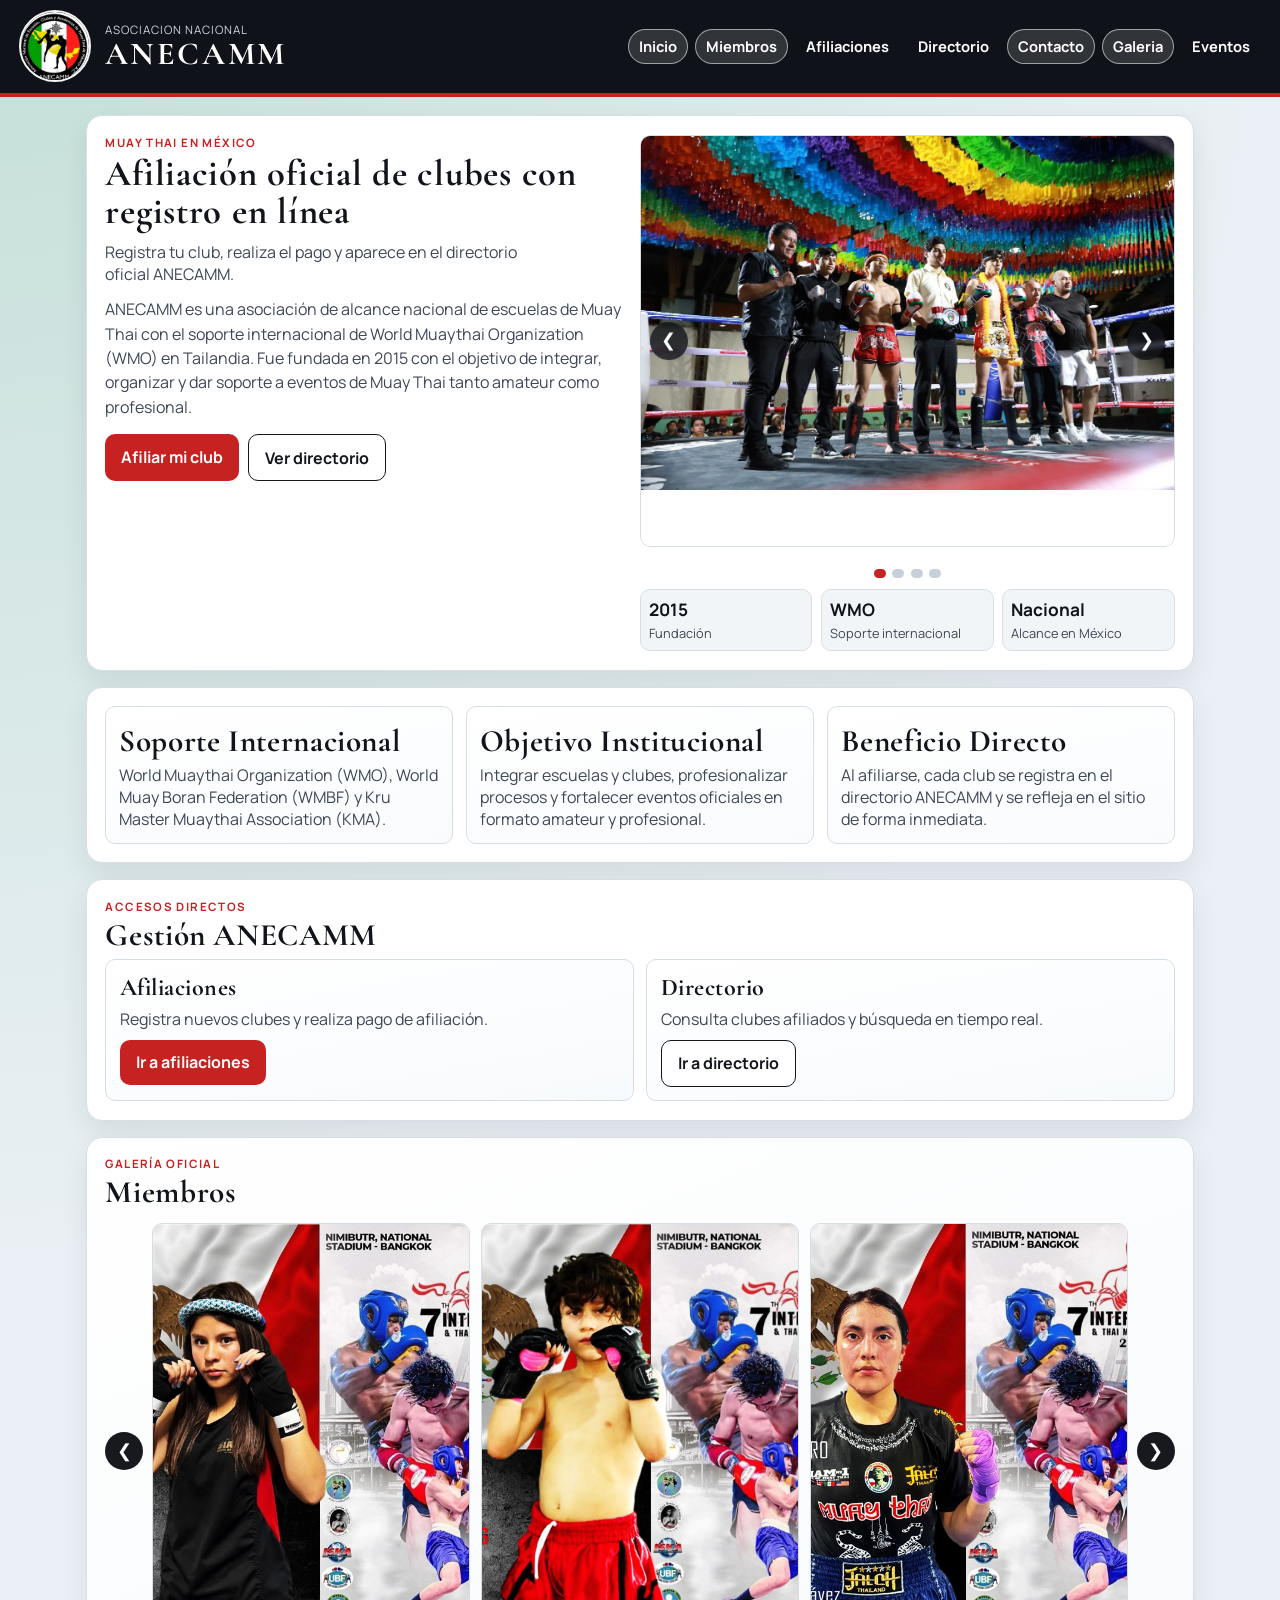
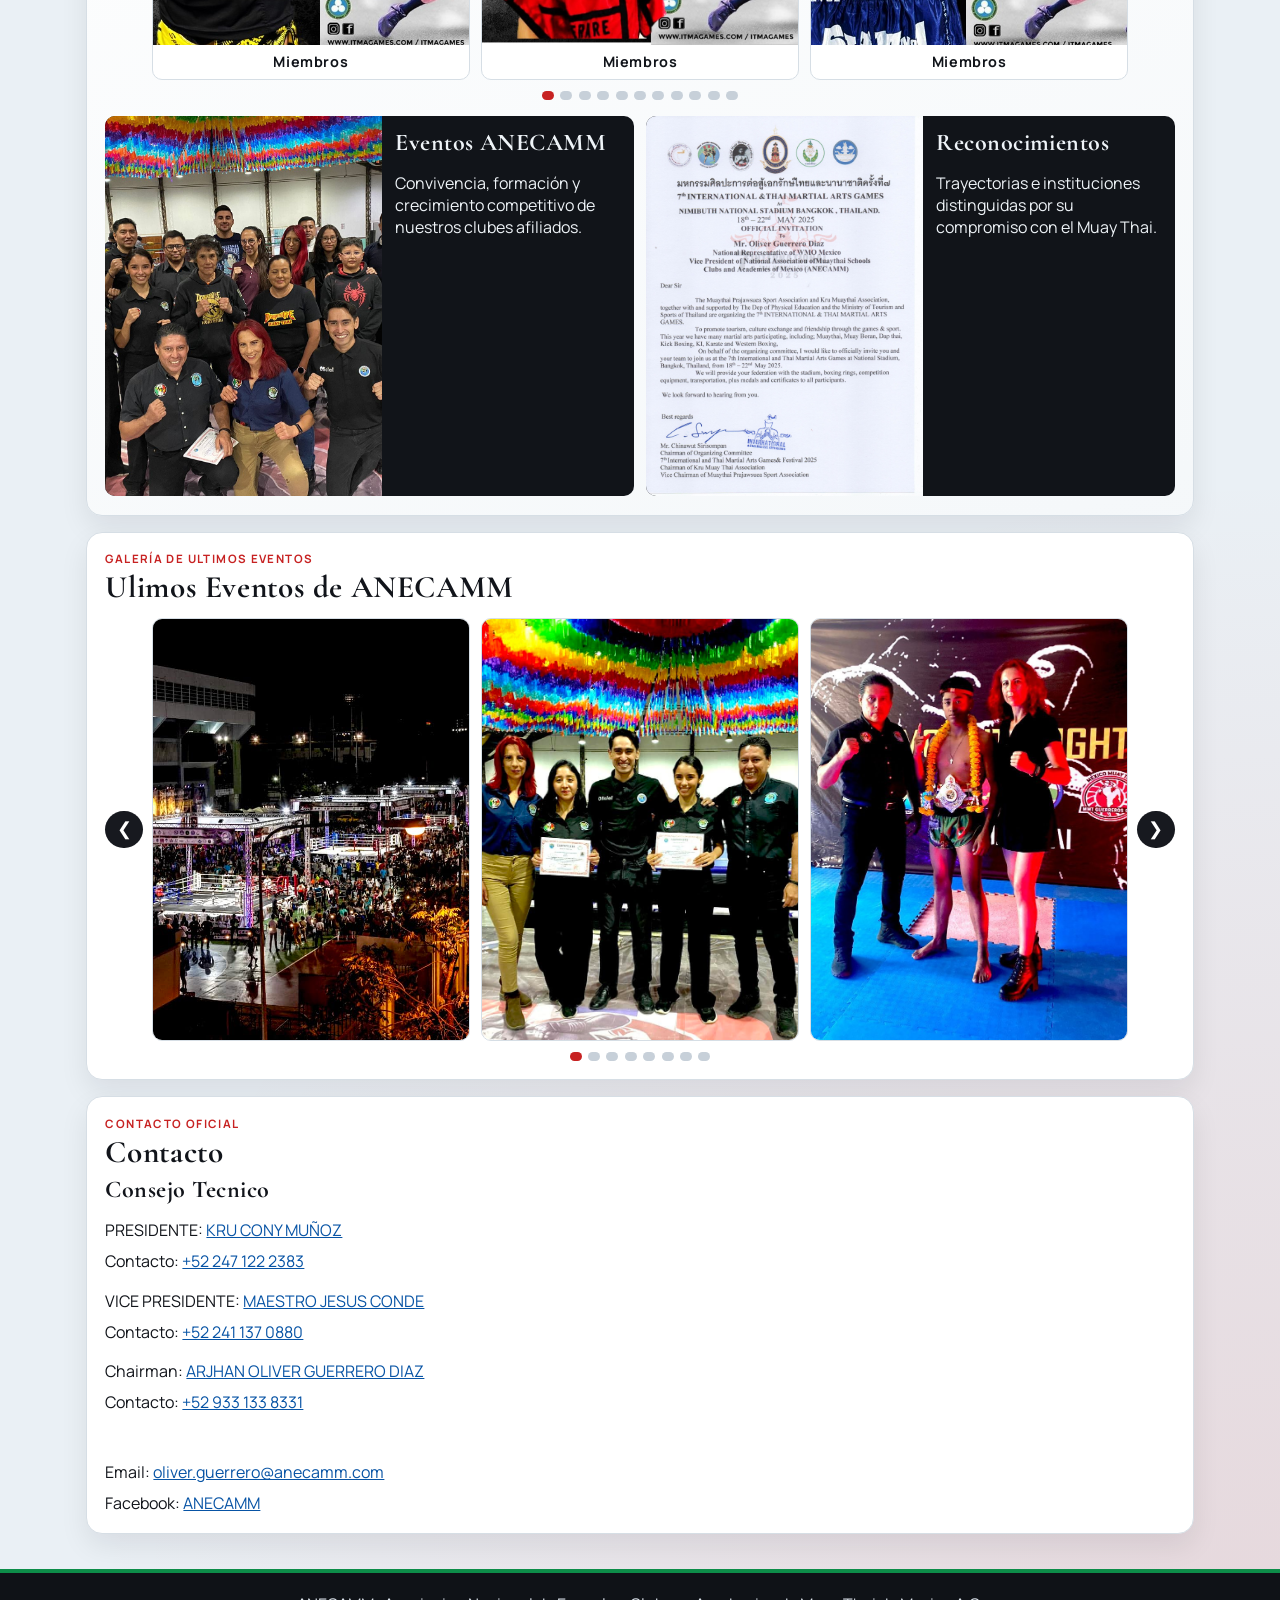
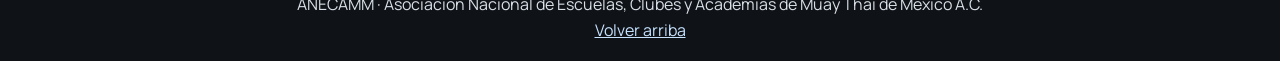
==== commit 106e5c2e: "Merge branch 'Pagos'" ====
--- a/frontend/html/index.html
+++ b/frontend/html/index.html
@@ -149,7 +149,7 @@
     <section id="noticias" class="panel news">
       <div class="section-head">
         <p class="tag">Galería de ultimos eventos</p>
-        <h3>Ulimos Evenos de ANECAMM</h3>
+        <h3>Ulimos Eventos de ANECAMM</h3>
       </div>
     <div class="gallery-carousel js-carousel" id="galleryCarousel">
 
@@ -191,7 +191,6 @@
         <br />
         <p>Email: <a href="mailto:oliver.guerrero@anecamm.com">oliver.guerrero@anecamm.com</a></p>
         <p>Facebook: <a href="https://www.facebook.com/anecamm" target="_blank" rel="noreferrer">ANECAMM</a></p>
-                                    
       </div>
     </section>
 
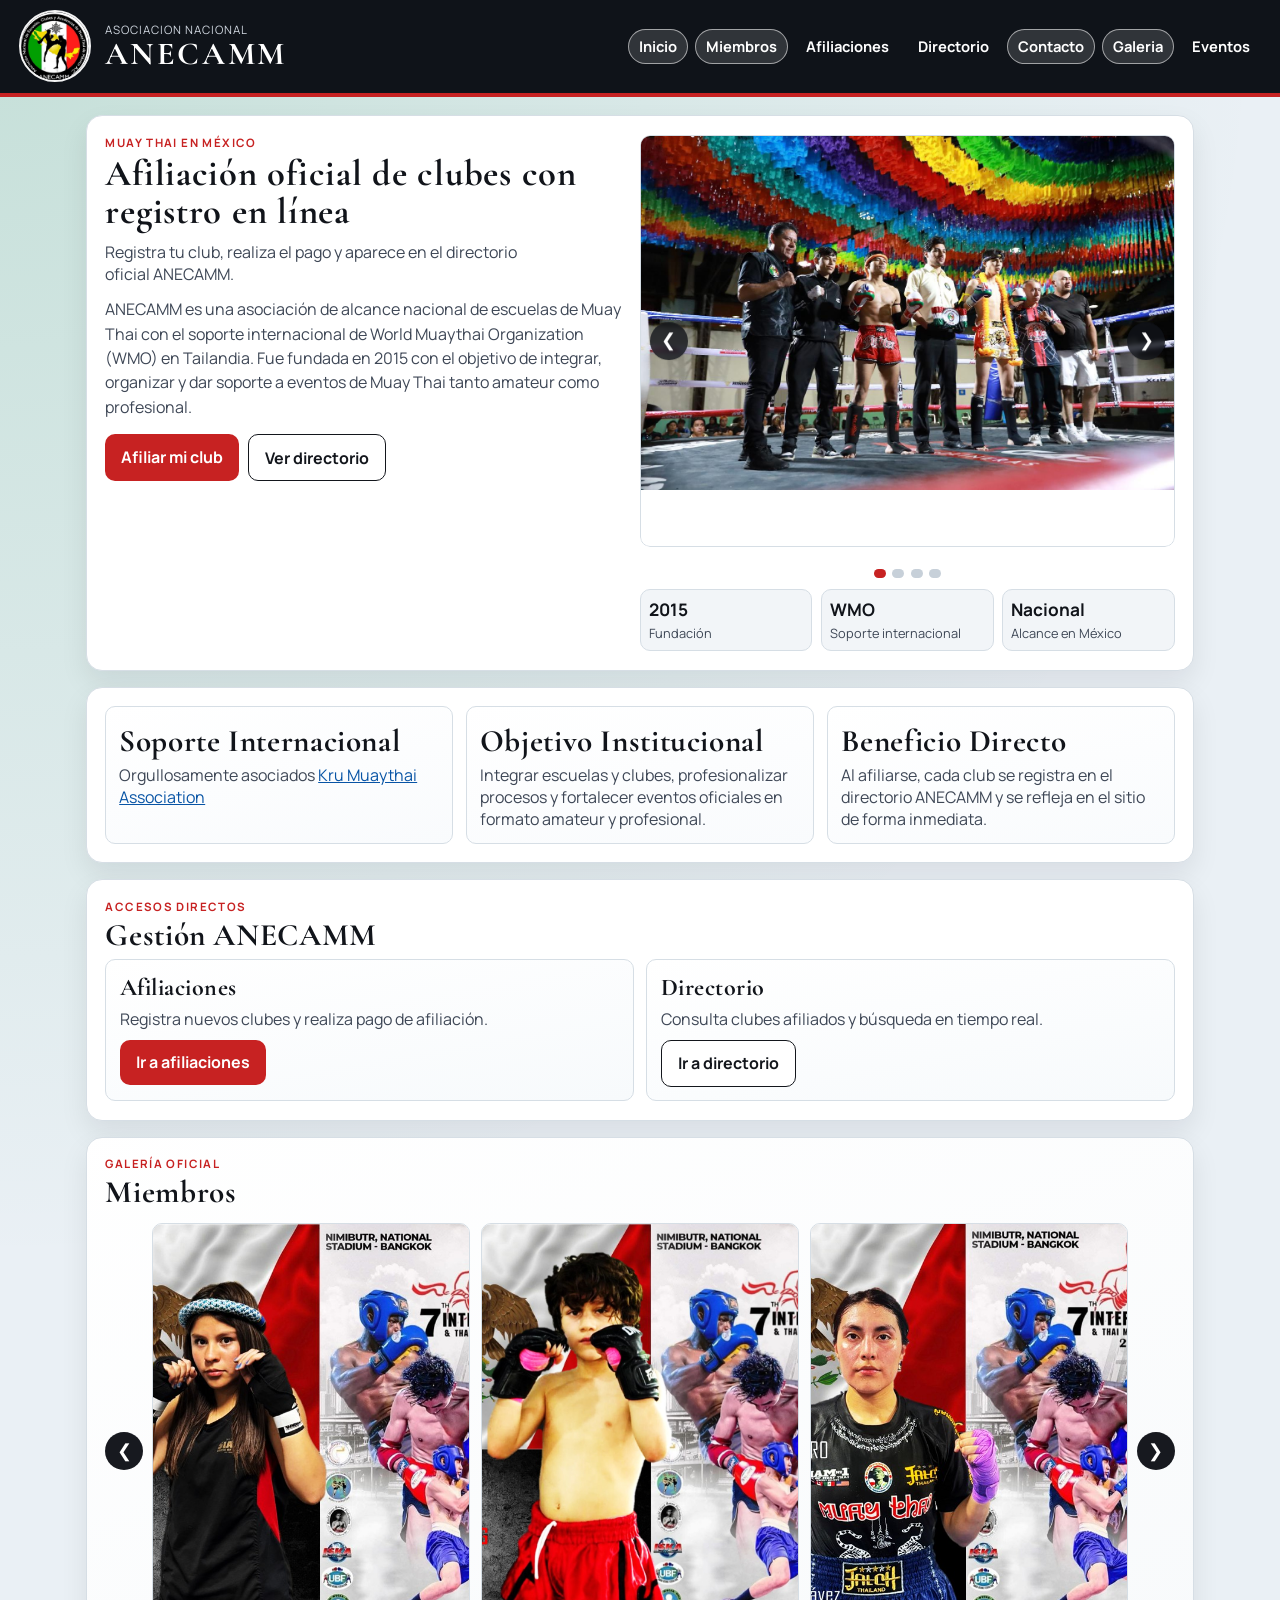
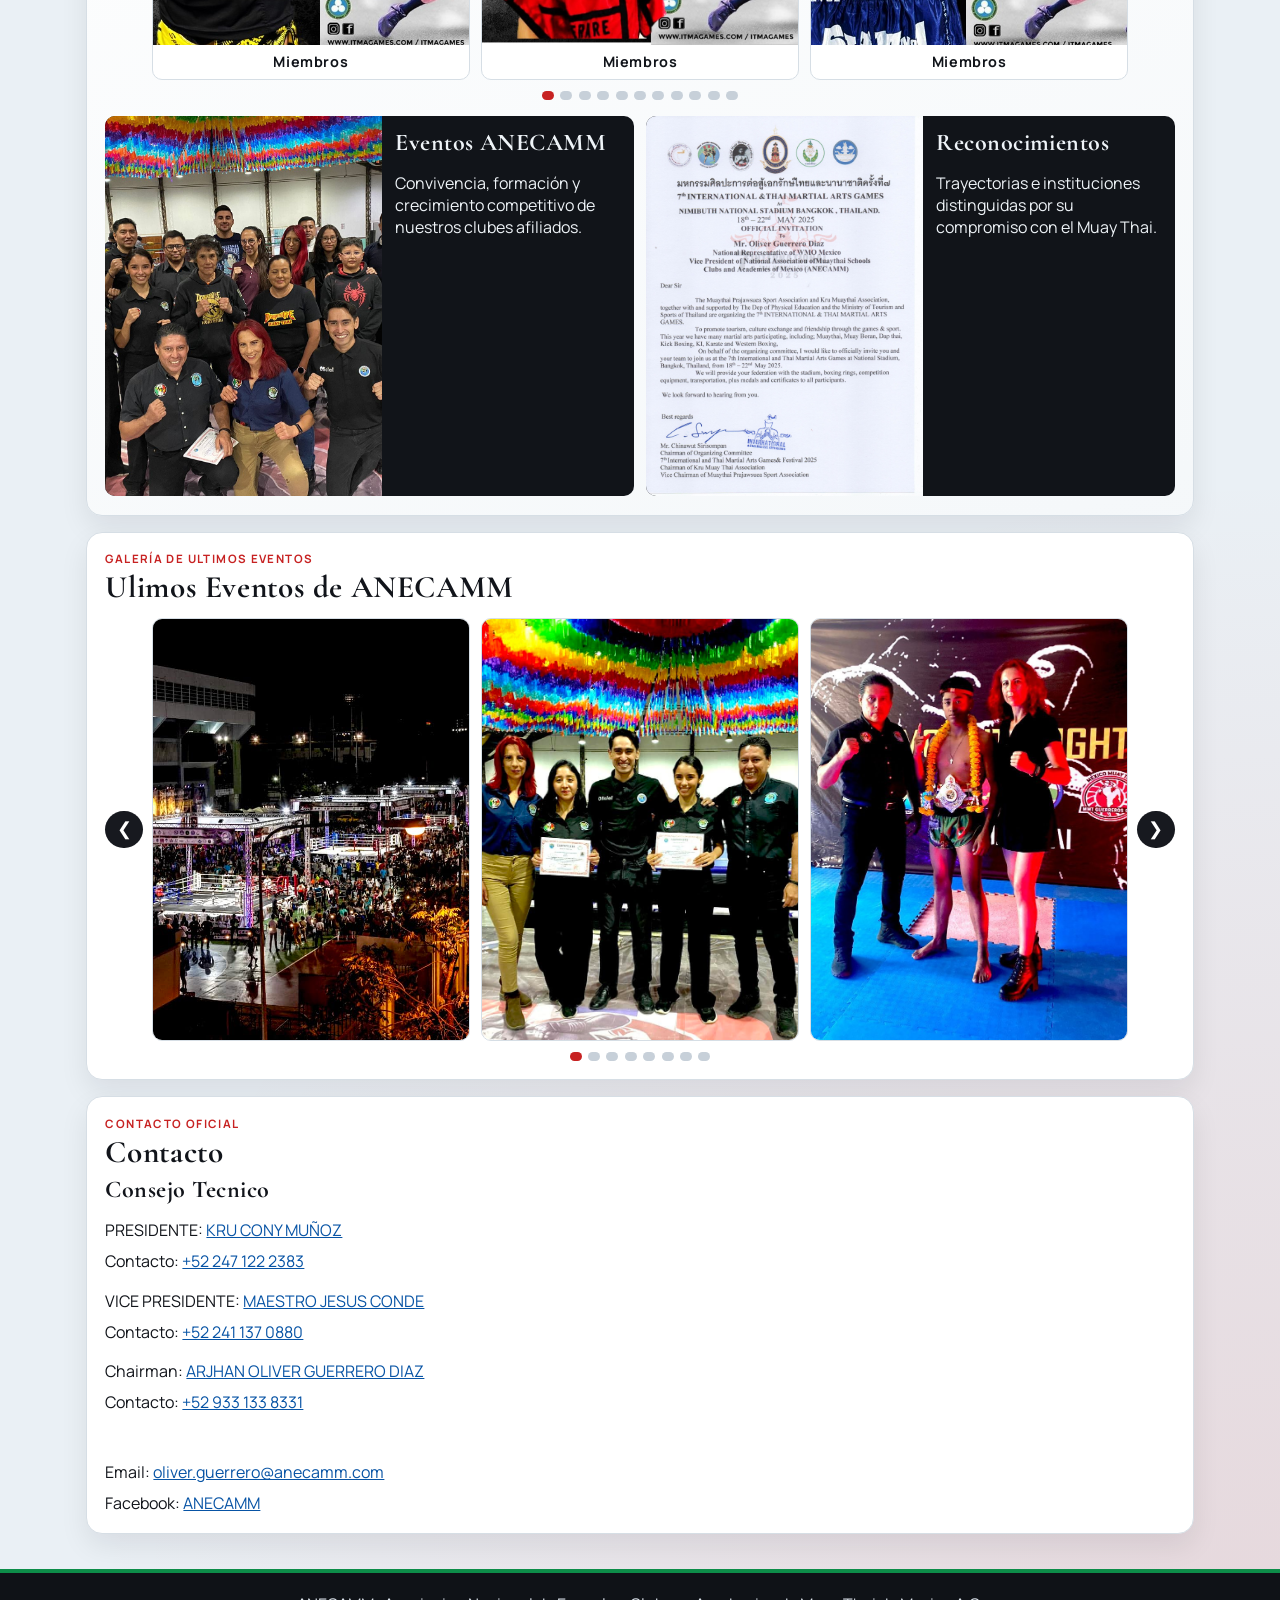
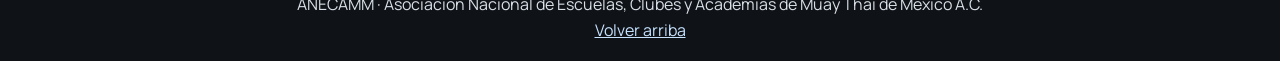
==== commit cf540be9: "Afiliacion URL nwn" ====
--- a/frontend/html/index.html
+++ b/frontend/html/index.html
@@ -67,7 +67,7 @@
     <section class="panel credentials">
       <article>
         <h3>Soporte Internacional</h3>
-        <p>World Muaythai Organization (WMO), World Muay Boran Federation (WMBF) y Kru Master Muaythai Association (KMA).</p>
+        <p>Orgullosamente asociados <a href="https://krumuaythai.or.th/schools" target="_blank" rel="noopener noreferrer">Kru Muaythai Association</a></p>
       </article>
       <article>
         <h3>Objetivo Institucional</h3>
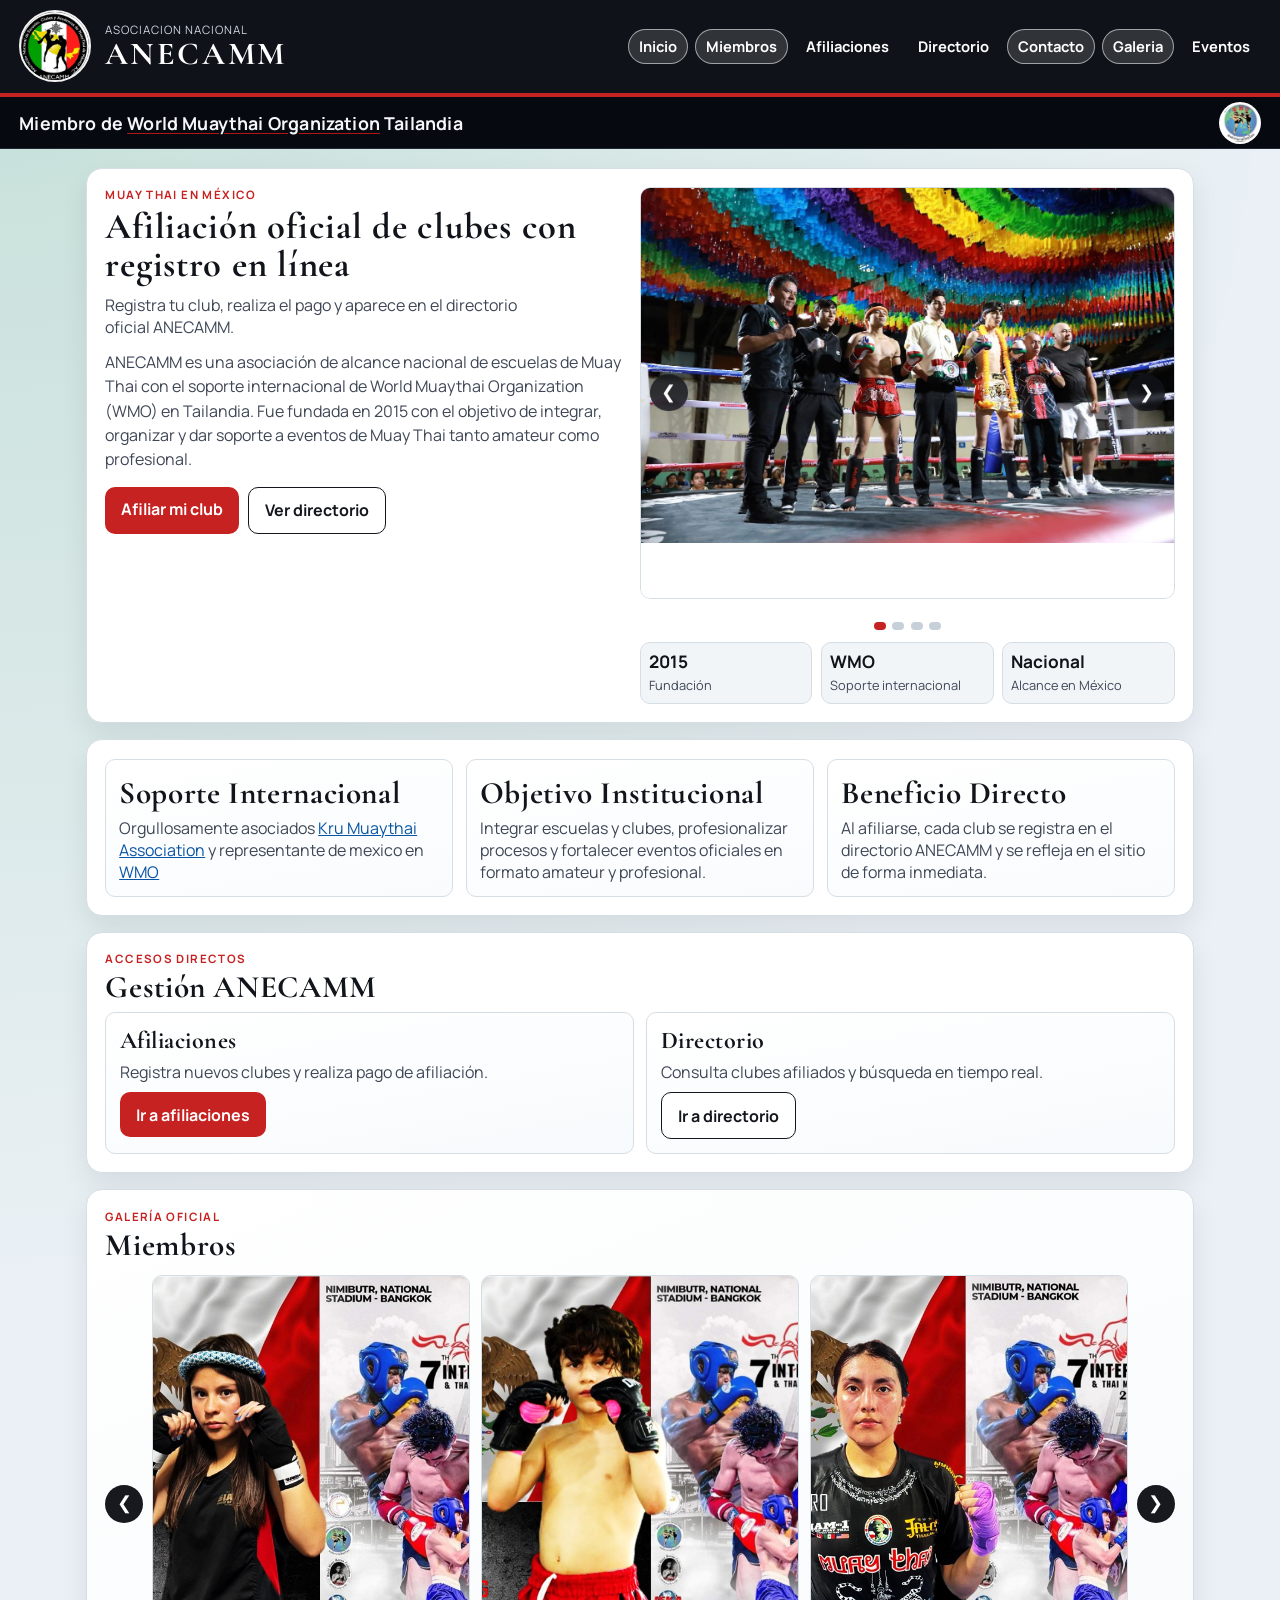
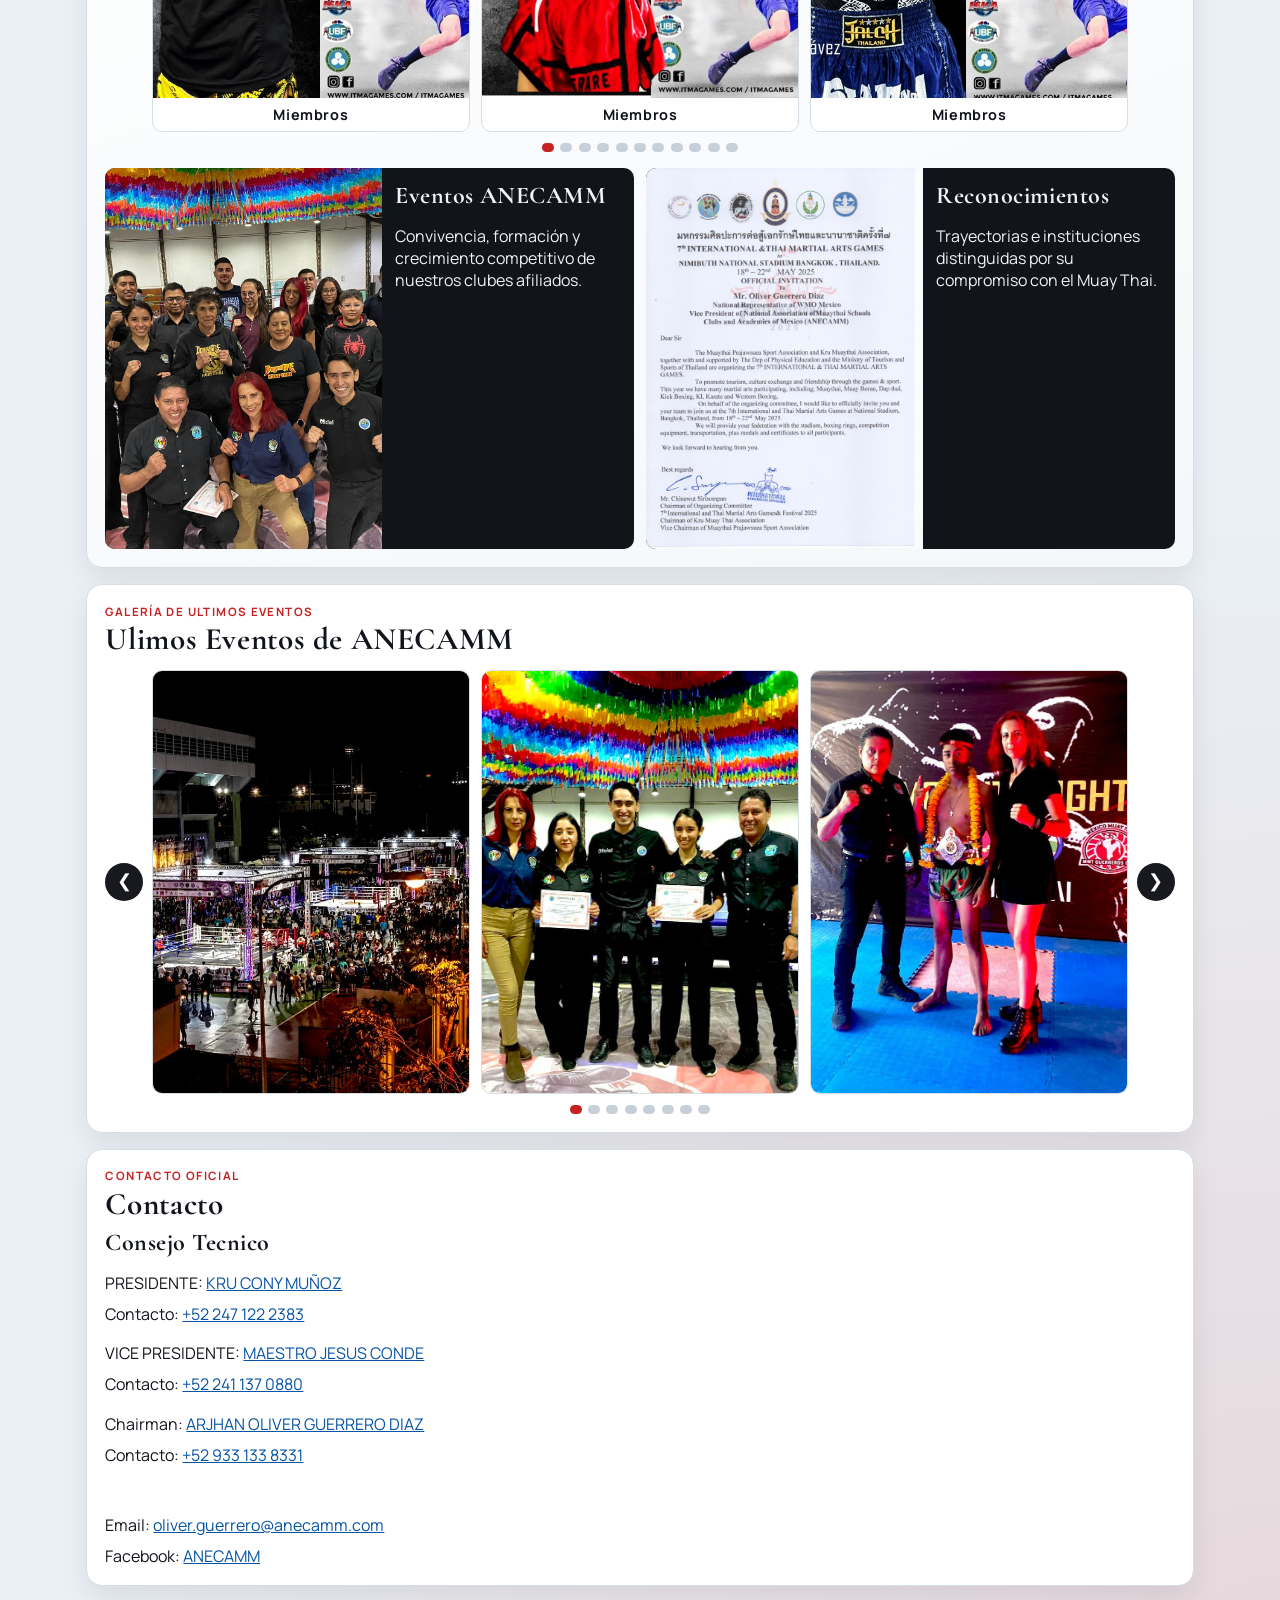
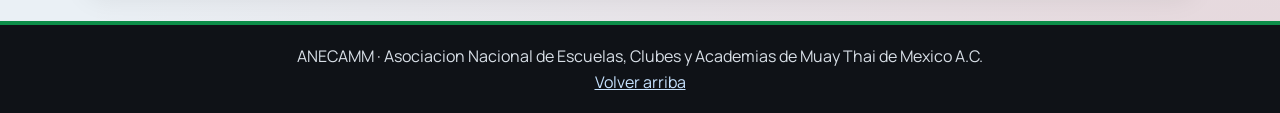
==== commit f351ba31: "MOVER" ====
--- a/frontend/html/index.html
+++ b/frontend/html/index.html
@@ -22,7 +22,7 @@
         <p class="lead">Registra tu club, realiza el pago y aparece en el directorio oficial ANECAMM.</p>
         <p class="intro-copy"> ANECAMM es una asociación de alcance nacional de escuelas de Muay Thai con el soporte internacional de World Muaythai Organization (WMO) en Tailandia. Fue fundada en 2015 con el objetivo de integrar, organizar y dar soporte a eventos de Muay Thai tanto amateur como profesional.</p>
         <div class="hero-actions">
-          <a class="btn" href="./afiliaciones.html">Afiliar mi club</a>
+          <a class="btn" href="./afiliaciones-no-disponible.html">Afiliar mi club</a>
           <a class="btn ghost" href="./directorio.html">Ver directorio</a>
         </div>
       </div>
@@ -67,7 +67,7 @@
     <section class="panel credentials">
       <article>
         <h3>Soporte Internacional</h3>
-        <p>Orgullosamente asociados <a href="https://krumuaythai.or.th/schools" target="_blank" rel="noopener noreferrer">Kru Muaythai Association</a></p>
+        <p>Orgullosamente asociados <a href="https://krumuaythai.or.th/schools" target="_blank" rel="noopener noreferrer">Kru Muaythai Association</a> y representante de mexico en <a href="https://www.wmomuaythai.org/wmo-team/#:~:text=Mr.%20Oliver%20Guerrero%20Diaz" target="_blank" rel="noopener noreferrer">WMO</a></p>
       </article>
       <article>
         <h3>Objetivo Institucional</h3>
@@ -88,7 +88,7 @@
         <article>
           <h4>Afiliaciones</h4>
           <p>Registra nuevos clubes y realiza pago de afiliación.</p>
-          <a class="btn" href="./afiliaciones.html">Ir a afiliaciones</a>
+          <a class="btn" href="./afiliaciones-no-disponible.html">Ir a afiliaciones</a>
         </article>
         <article>
           <h4>Directorio</h4>
--- a/frontend/css/styles.css
+++ b/frontend/css/styles.css
@@ -41,6 +41,39 @@
   padding: 0.65rem 1.2rem;
   background: #0f1319;
   border-bottom: 4px solid var(--mx-red);
+}
+
+.wmo-strip {
+  display: flex;
+  align-items: center;
+  justify-content: space-between;
+  gap: 1rem;
+  padding: 0.3rem 1.2rem;
+  background: #06090f;
+  border-bottom: 1px solid #202834;
+}
+
+.wmo-strip p {
+  margin: 0;
+  color: #f4f6fa;
+  font-size: clamp(0.95rem, 0.45vw + 0.75rem, 1.25rem);
+  font-weight: 700;
+  letter-spacing: 0.01em;
+}
+
+.wmo-strip span {
+  text-decoration: underline;
+  text-decoration-color: #af1717;
+  text-underline-offset: 0.16em;
+}
+
+.wmo-logo {
+  width: 42px;
+  height: 42px;
+  border-radius: 999px;
+  object-fit: cover;
+  border: 2px solid rgba(255, 255, 255, 0.65);
+  background: #fff;
 }
 
 .brand-wrap {
@@ -711,6 +744,22 @@
     flex-wrap: wrap;
   }
 
+  .wmo-strip {
+    flex-direction: row;
+    align-items: center;
+    justify-content: space-between;
+    padding: 0.3rem 0.9rem;
+  }
+
+  .wmo-strip p {
+    font-size: 0.95rem;
+  }
+
+  .wmo-logo {
+    width: 38px;
+    height: 38px;
+  }
+
   h2 {
     font-size: 1.95rem;
   }
